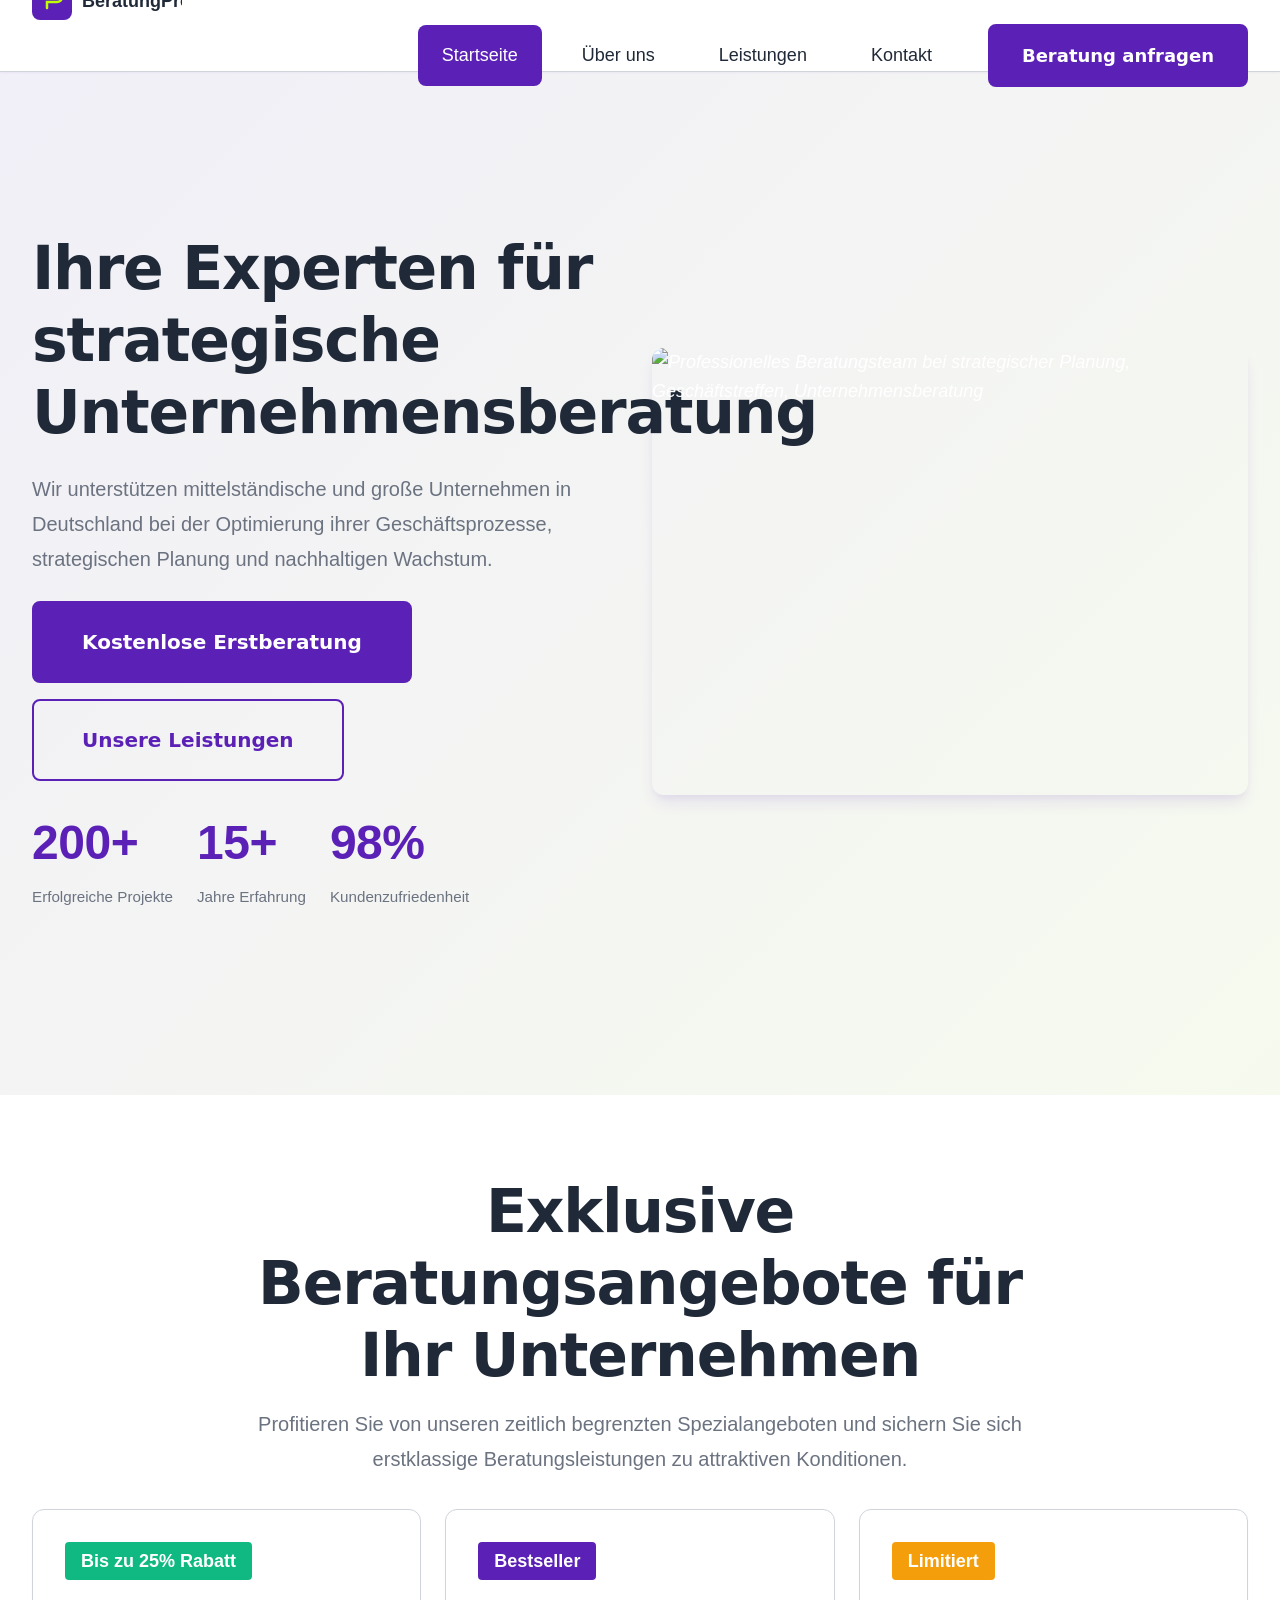
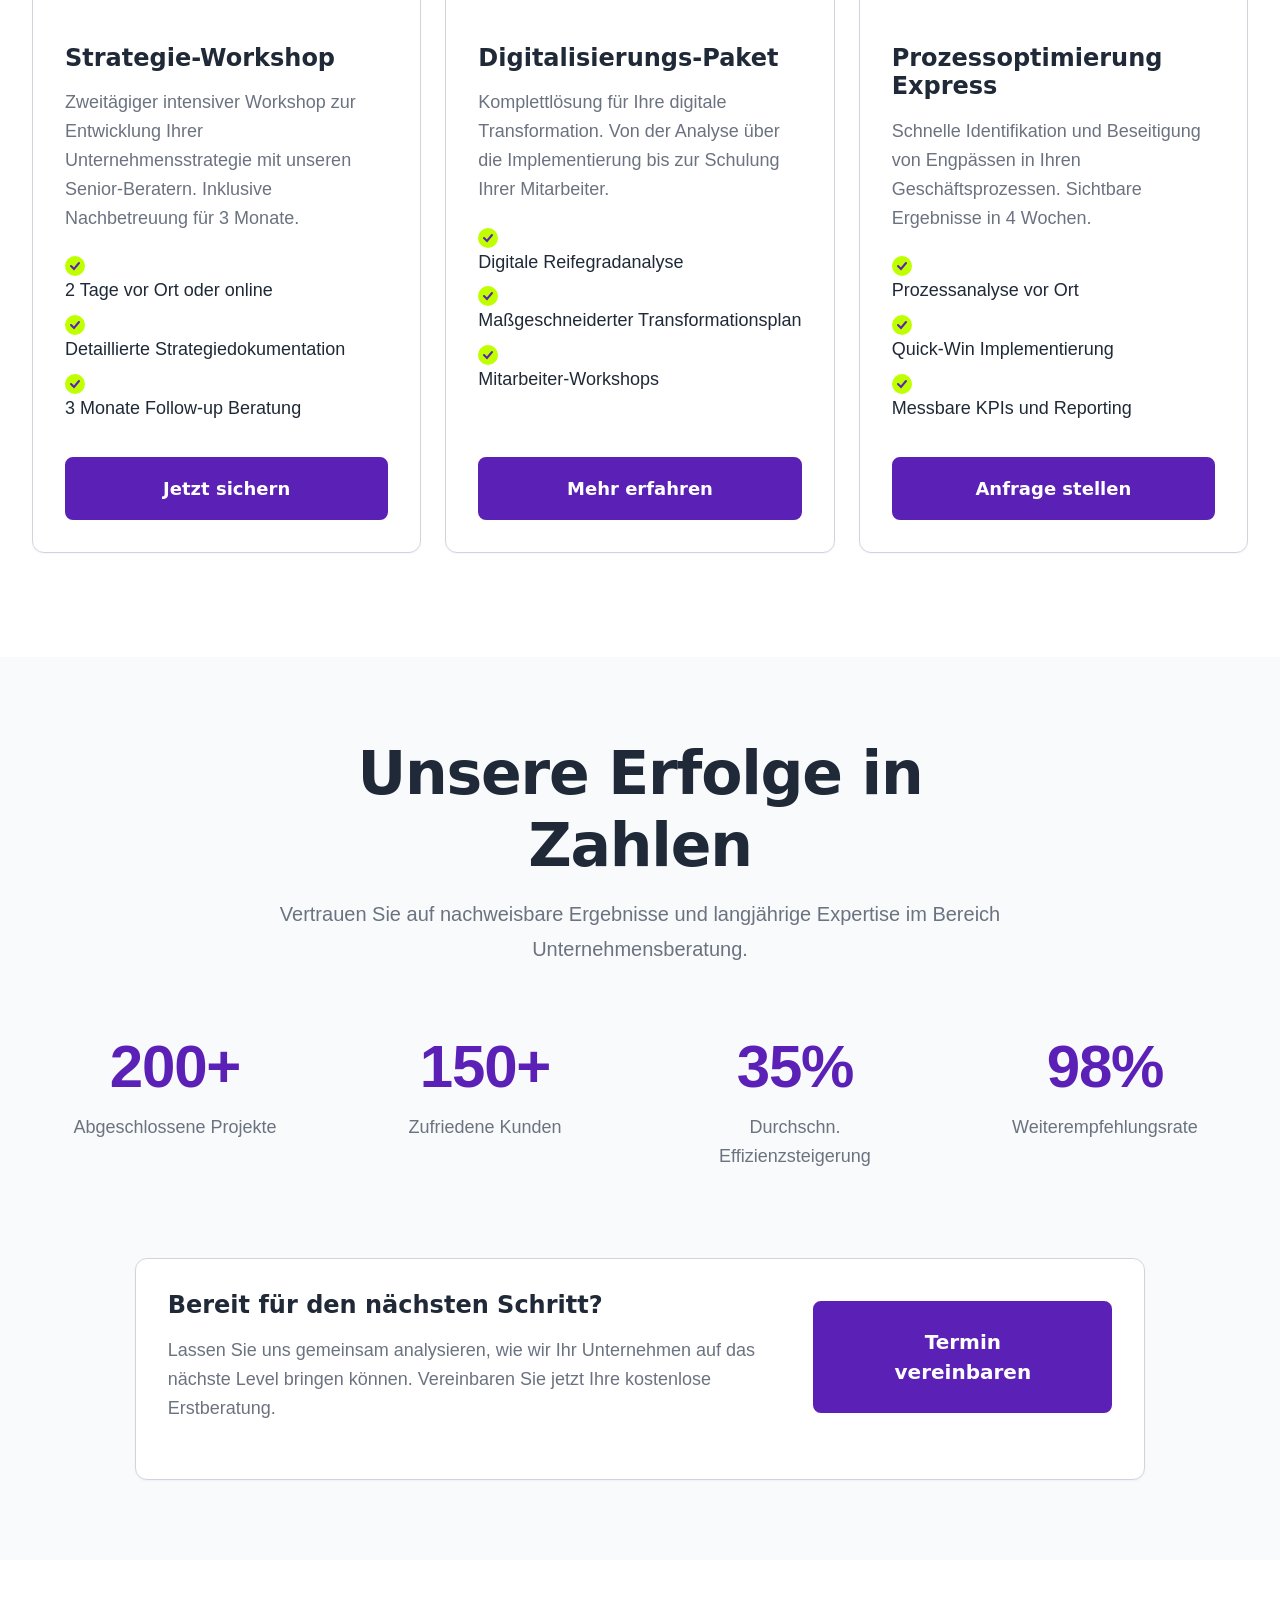
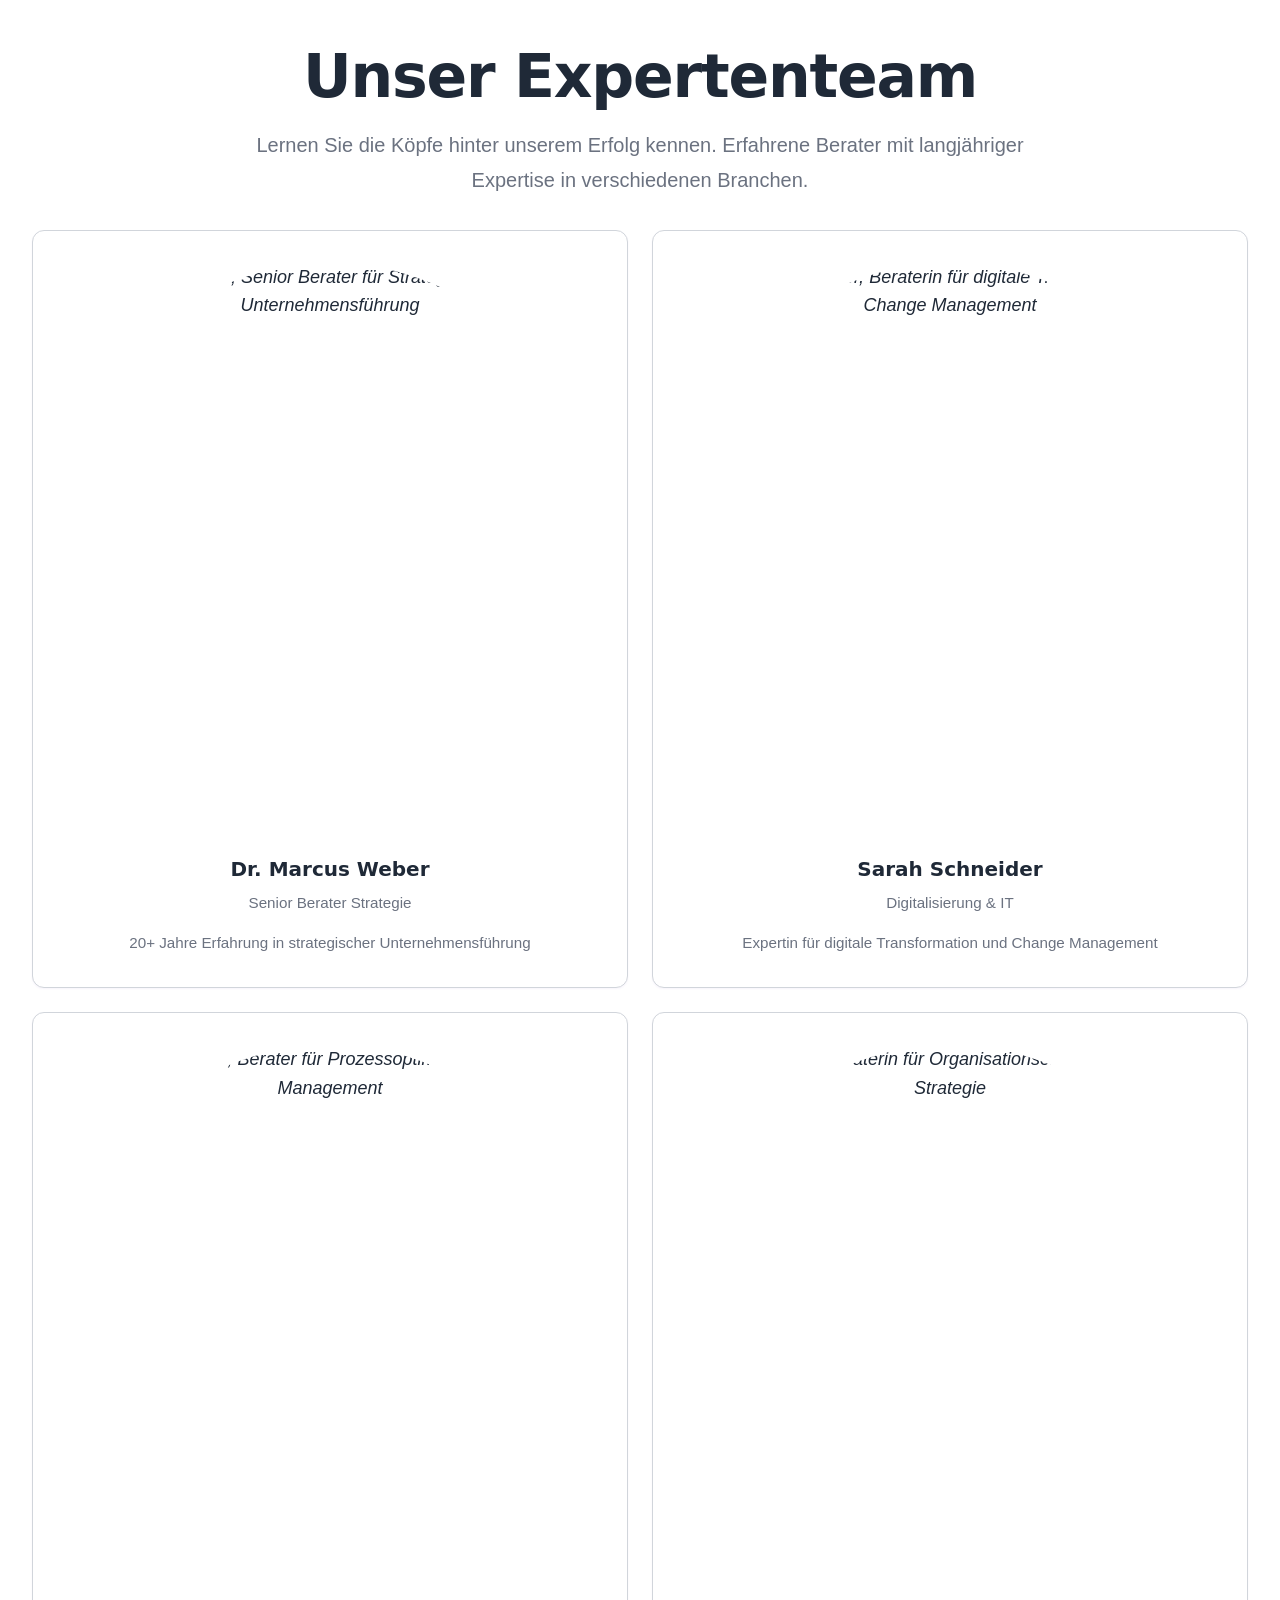
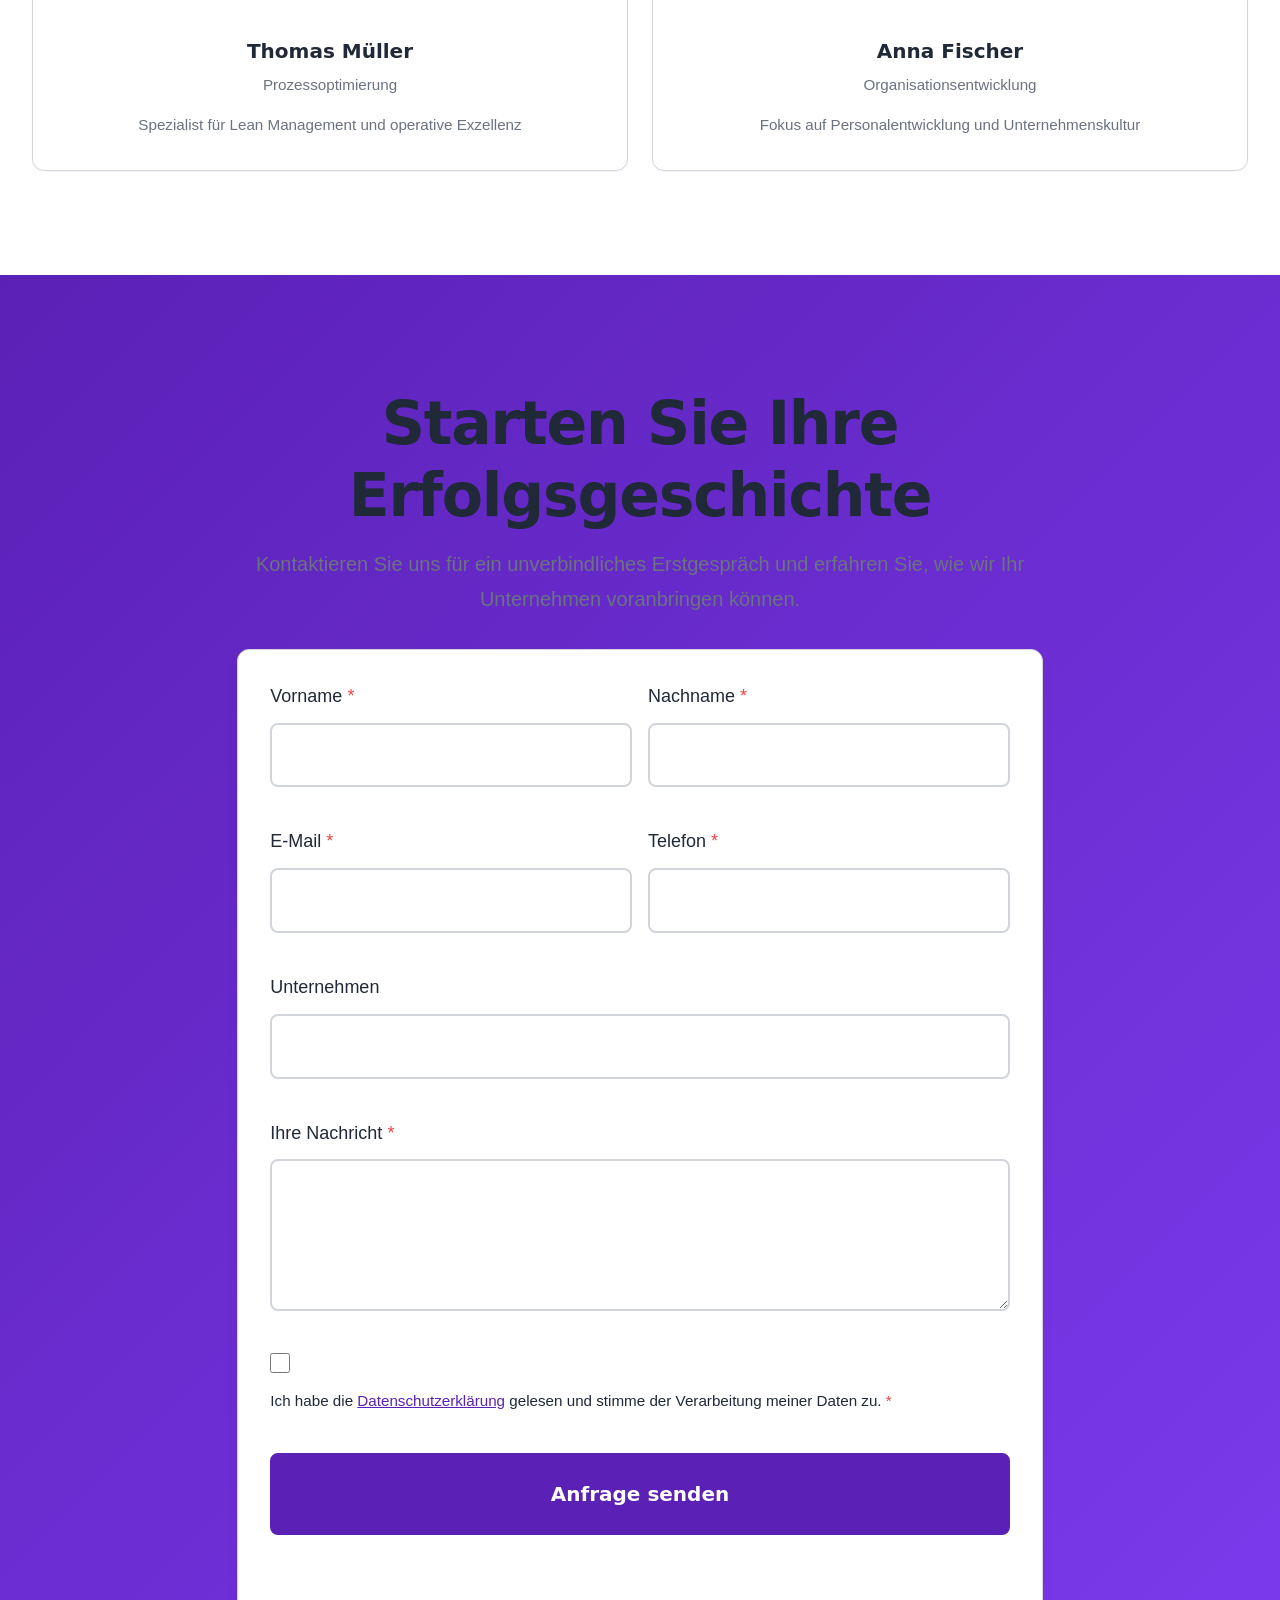
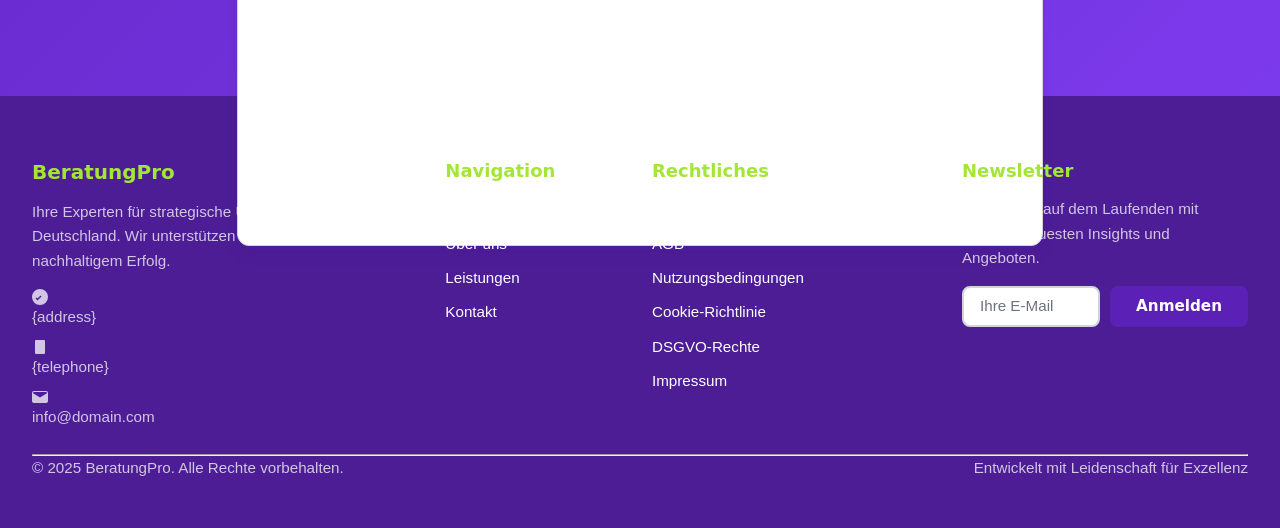
==== index.html @ f2024643 "Initial commit: Batch msgbatch_01B8MpGhVE7W2kSYAuD8DmQ8 results" ====
<!doctype html>
<html lang="de">
 <head>
  <meta charset="UTF-8">
  <meta name="viewport" content="width=device-width, initial-scale=1.0">
  <meta name="description" content="Professionelle Unternehmensberatung in Deutschland. Strategische Planung, Prozessoptimierung und maßgeschneiderte Lösungen für Ihr Geschäftswachstum.">
  <meta name="keywords" content="Unternehmensberatung, Consulting, Strategieberatung, Prozessoptimierung, Deutschland">
  <meta property="og:title" content="domain - Ihre Experten für Unternehmensberatung">
  <meta property="og:description" content="Professionelle Unternehmensberatung in Deutschland. Strategische Planung, Prozessoptimierung und maßgeschneiderte Lösungen für Ihr Geschäftswachstum.">
  <meta property="og:type" content="website">
  <meta property="og:url" content="https://domain.com">
  <meta property="og:image" content="https://images.unsplash.com/photo-1556761175-b413da4baf72?w=1200&amp;h=630&amp;fit=crop">
  <link rel="canonical" href="https://domain.com">
  <title>domain - Ihre Experten für Unternehmensberatung in Deutschland</title>
  <link rel="preconnect" href="https://fonts.googleapis.com">
  <link rel="preconnect" href="https://fonts.gstatic.com" crossorigin>
  <link rel="stylesheet" href="style.css">
  <link rel="icon" type="image/png" href="/favicon.png">
  <link rel="apple-touch-icon" href="/apple-touch-icon.png">
 </head>
 <body>
  <header class="l-header">
   <nav class="c-nav navbar navbar-expand-lg navbar-light bg-white sticky-top border-bottom" aria-label="Hauptnavigation">
    <div class="container">
     <a class="navbar-brand c-logo" href="/"> 
      <svg class="c-logo__img" width="150" height="40" viewBox="0 0 150 40" fill="none" xmlns="http://www.w3.org/2000/svg" aria-label="BeratungPro Logo">
       <rect width="40" height="40" rx="8" fill="#5B21B6" /> <path d="M15 12h10a5 5 0 0 1 0 10h-10v6" stroke="#BFFF00" stroke-width="2.5" stroke-linecap="round" /> <text x="50" y="27" font-family="Outfit, sans-serif" font-size="18" font-weight="700" fill="#1f2937">BeratungPro</text>
      </svg> 
     </a>
     <button class="c-nav__toggle navbar-toggler border-0" type="button" aria-controls="navbarNav" aria-expanded="false" aria-label="Navigation umschalten"><span class="navbar-toggler-icon"></span></button>
     <div class="collapse navbar-collapse" id="navbarNav">
      <ul class="c-nav__list navbar-nav ms-auto align-items-lg-center">
       <li class="c-nav__item nav-item"><a class="nav-link active" aria-current="page" href="/">Startseite</a></li>
       <li class="c-nav__item nav-item"><a class="nav-link" href="about.html">Über uns</a></li>
       <li class="c-nav__item nav-item"><a class="nav-link" href="services.html">Leistungen</a></li>
       <li class="c-nav__item nav-item"><a class="nav-link" href="contact.html">Kontakt</a></li>
       <li class="c-nav__item nav-item ms-lg-3"><a class="c-button c-button--primary btn btn-primary" href="contact.html">Beratung anfragen</a></li>
      </ul>
     </div>
    </div>
   </nav>
  </header>
  <main>
   <section class="l-section hero-section py-5" style="background: linear-gradient(135deg, rgba(91, 33, 182, 0.05) 0%, rgba(191, 255, 0, 0.05) 100%);">
    <div class="container py-md-5">
     <div class="row align-items-center g-4">
      <div class="col-lg-6" data-aos="fade-right">
       <h1 class="display-3 fw-bold mb-4" style="color: var(--color-text-dark);">Ihre Experten für strategische Unternehmensberatung</h1>
       <p class="lead mb-4" style="color: var(--color-text-light); max-width: 65ch;">Wir unterstützen mittelständische und große Unternehmen in Deutschland bei der Optimierung ihrer Geschäftsprozesse, strategischen Planung und nachhaltigen Wachstum.</p>
       <div class="d-flex flex-wrap gap-3">
        <a href="contact.html" class="c-button c-button--primary btn btn-primary btn-lg">Kostenlose Erstberatung</a> <a href="services.html" class="c-button c-button--secondary btn btn-outline-primary btn-lg">Unsere Leistungen</a>
       </div>
       <div class="mt-4 d-flex flex-wrap gap-4">
        <div>
         <div class="h2 fw-bold mb-0" style="color: var(--color-primary);">200+</div>
         <small class="text-muted">Erfolgreiche Projekte</small>
        </div>
        <div>
         <div class="h2 fw-bold mb-0" style="color: var(--color-primary);">15+</div>
         <small class="text-muted">Jahre Erfahrung</small>
        </div>
        <div>
         <div class="h2 fw-bold mb-0" style="color: var(--color-primary);">98%</div>
         <small class="text-muted">Kundenzufriedenheit</small>
        </div>
       </div>
      </div>
      <div class="col-lg-6" data-aos="fade-left">
       <div class="ratio ratio-4x3">
        <img src="https://images.unsplash.com/photo-1556761175-b413da4baf72?w=800&amp;h=600&amp;fit=crop&amp;q=80" alt="Professionelles Beratungsteam bei strategischer Planung, Geschäftstreffen, Unternehmensberatung" class="img-fluid rounded-3 shadow-lg" loading="eager" width="800" height="600" style="object-fit: cover;">
       </div>
      </div>
     </div>
    </div>
   </section>
   <section class="l-section py-5 bg-white">
    <div class="container py-md-4">
     <div class="row mb-5">
      <div class="col-lg-8 mx-auto text-center" data-aos="fade-up">
       <h2 class="display-5 fw-bold mb-3">Exklusive Beratungsangebote für Ihr Unternehmen</h2>
       <p class="lead text-muted">Profitieren Sie von unseren zeitlich begrenzten Spezialangeboten und sichern Sie sich erstklassige Beratungsleistungen zu attraktiven Konditionen.</p>
      </div>
     </div>
     <div class="row g-4">
      <div class="col-md-6 col-lg-4" data-aos="zoom-in" data-aos-delay="100">
       <div class="c-card card h-100 border-0 shadow-sm">
        <div class="card-body d-flex flex-column p-4">
         <div class="mb-3">
          <span class="badge bg-success fs-6 px-3 py-2">Bis zu 25% Rabatt</span>
         </div>
         <h3 class="h4 fw-bold mb-3">Strategie-Workshop</h3>
         <p class="text-muted mb-4">Zweitägiger intensiver Workshop zur Entwicklung Ihrer Unternehmensstrategie mit unseren Senior-Beratern. Inklusive Nachbetreuung für 3 Monate.</p>
         <ul class="list-unstyled mb-4">
          <li class="mb-2">
           <svg width="20" height="20" viewBox="0 0 20 20" fill="none" class="me-2">
            <circle cx="10" cy="10" r="10" fill="#BFFF00" /> <path d="M6 10l3 3 5-6" stroke="#5B21B6" stroke-width="2" stroke-linecap="round" />
           </svg>
           2 Tage vor Ort oder online
          </li>
          <li class="mb-2">
           <svg width="20" height="20" viewBox="0 0 20 20" fill="none" class="me-2">
            <circle cx="10" cy="10" r="10" fill="#BFFF00" /> <path d="M6 10l3 3 5-6" stroke="#5B21B6" stroke-width="2" stroke-linecap="round" />
           </svg>
           Detaillierte Strategiedokumentation
          </li>
          <li class="mb-2">
           <svg width="20" height="20" viewBox="0 0 20 20" fill="none" class="me-2">
            <circle cx="10" cy="10" r="10" fill="#BFFF00" /> <path d="M6 10l3 3 5-6" stroke="#5B21B6" stroke-width="2" stroke-linecap="round" />
           </svg>
           3 Monate Follow-up Beratung
          </li>
         </ul>
         <a href="contact.html" class="c-button btn btn-primary mt-auto">Jetzt sichern</a>
        </div>
       </div>
      </div>
      <div class="col-md-6 col-lg-4" data-aos="zoom-in" data-aos-delay="200">
       <div class="c-card card h-100 border-0 shadow-sm">
        <div class="card-body d-flex flex-column p-4">
         <div class="mb-3">
          <span class="badge bg-primary fs-6 px-3 py-2">Bestseller</span>
         </div>
         <h3 class="h4 fw-bold mb-3">Digitalisierungs-Paket</h3>
         <p class="text-muted mb-4">Komplettlösung für Ihre digitale Transformation. Von der Analyse über die Implementierung bis zur Schulung Ihrer Mitarbeiter.</p>
         <ul class="list-unstyled mb-4">
          <li class="mb-2">
           <svg width="20" height="20" viewBox="0 0 20 20" fill="none" class="me-2">
            <circle cx="10" cy="10" r="10" fill="#BFFF00" /> <path d="M6 10l3 3 5-6" stroke="#5B21B6" stroke-width="2" stroke-linecap="round" />
           </svg>
           Digitale Reifegradanalyse
          </li>
          <li class="mb-2">
           <svg width="20" height="20" viewBox="0 0 20 20" fill="none" class="me-2">
            <circle cx="10" cy="10" r="10" fill="#BFFF00" /> <path d="M6 10l3 3 5-6" stroke="#5B21B6" stroke-width="2" stroke-linecap="round" />
           </svg>
           Maßgeschneiderter Transformationsplan
          </li>
          <li class="mb-2">
           <svg width="20" height="20" viewBox="0 0 20 20" fill="none" class="me-2">
            <circle cx="10" cy="10" r="10" fill="#BFFF00" /> <path d="M6 10l3 3 5-6" stroke="#5B21B6" stroke-width="2" stroke-linecap="round" />
           </svg>
           Mitarbeiter-Workshops
          </li>
         </ul>
         <a href="contact.html" class="c-button btn btn-primary mt-auto">Mehr erfahren</a>
        </div>
       </div>
      </div>
      <div class="col-md-6 col-lg-4" data-aos="zoom-in" data-aos-delay="300">
       <div class="c-card card h-100 border-0 shadow-sm">
        <div class="card-body d-flex flex-column p-4">
         <div class="mb-3">
          <span class="badge bg-warning text-dark fs-6 px-3 py-2">Limitiert</span>
         </div>
         <h3 class="h4 fw-bold mb-3">Prozessoptimierung Express</h3>
         <p class="text-muted mb-4">Schnelle Identifikation und Beseitigung von Engpässen in Ihren Geschäftsprozessen. Sichtbare Ergebnisse in 4 Wochen.</p>
         <ul class="list-unstyled mb-4">
          <li class="mb-2">
           <svg width="20" height="20" viewBox="0 0 20 20" fill="none" class="me-2">
            <circle cx="10" cy="10" r="10" fill="#BFFF00" /> <path d="M6 10l3 3 5-6" stroke="#5B21B6" stroke-width="2" stroke-linecap="round" />
           </svg>
           Prozessanalyse vor Ort
          </li>
          <li class="mb-2">
           <svg width="20" height="20" viewBox="0 0 20 20" fill="none" class="me-2">
            <circle cx="10" cy="10" r="10" fill="#BFFF00" /> <path d="M6 10l3 3 5-6" stroke="#5B21B6" stroke-width="2" stroke-linecap="round" />
           </svg>
           Quick-Win Implementierung
          </li>
          <li class="mb-2">
           <svg width="20" height="20" viewBox="0 0 20 20" fill="none" class="me-2">
            <circle cx="10" cy="10" r="10" fill="#BFFF00" /> <path d="M6 10l3 3 5-6" stroke="#5B21B6" stroke-width="2" stroke-linecap="round" />
           </svg>
           Messbare KPIs und Reporting
          </li>
         </ul>
         <a href="contact.html" class="c-button btn btn-primary mt-auto">Anfrage stellen</a>
        </div>
       </div>
      </div>
     </div>
    </div>
   </section>
   <section class="l-section py-5" style="background-color: var(--color-bg-light);">
    <div class="container py-md-4">
     <div class="row mb-5">
      <div class="col-lg-8 mx-auto text-center" data-aos="fade-up">
       <h2 class="display-5 fw-bold mb-3">Unsere Erfolge in Zahlen</h2>
       <p class="lead text-muted">Vertrauen Sie auf nachweisbare Ergebnisse und langjährige Expertise im Bereich Unternehmensberatung.</p>
      </div>
     </div>
     <div class="row g-4 text-center">
      <div class="col-6 col-md-3" data-aos="fade-up" data-aos-delay="100">
       <div class="p-4">
        <div class="display-3 fw-bold mb-2" style="color: var(--color-primary);">200+</div>
        <p class="text-muted mb-0">Abgeschlossene Projekte</p>
       </div>
      </div>
      <div class="col-6 col-md-3" data-aos="fade-up" data-aos-delay="200">
       <div class="p-4">
        <div class="display-3 fw-bold mb-2" style="color: var(--color-primary);">150+</div>
        <p class="text-muted mb-0">Zufriedene Kunden</p>
       </div>
      </div>
      <div class="col-6 col-md-3" data-aos="fade-up" data-aos-delay="300">
       <div class="p-4">
        <div class="display-3 fw-bold mb-2" style="color: var(--color-primary);">35%</div>
        <p class="text-muted mb-0">Durchschn. Effizienzsteigerung</p>
       </div>
      </div>
      <div class="col-6 col-md-3" data-aos="fade-up" data-aos-delay="400">
       <div class="p-4">
        <div class="display-3 fw-bold mb-2" style="color: var(--color-primary);">98%</div>
        <p class="text-muted mb-0">Weiterempfehlungsrate</p>
       </div>
      </div>
     </div>
     <div class="row mt-5">
      <div class="col-lg-10 mx-auto">
       <div class="card border-0 shadow-sm" data-aos="zoom-in">
        <div class="card-body p-4 p-md-5">
         <div class="row align-items-center g-4">
          <div class="col-md-8">
           <h3 class="h4 fw-bold mb-3">Bereit für den nächsten Schritt?</h3>
           <p class="text-muted mb-0">Lassen Sie uns gemeinsam analysieren, wie wir Ihr Unternehmen auf das nächste Level bringen können. Vereinbaren Sie jetzt Ihre kostenlose Erstberatung.</p>
          </div>
          <div class="col-md-4 text-md-end">
           <a href="contact.html" class="c-button btn btn-primary btn-lg">Termin vereinbaren</a>
          </div>
         </div>
        </div>
       </div>
      </div>
     </div>
    </div>
   </section>
   <section class="l-section py-5 bg-white">
    <div class="container py-md-4">
     <div class="row mb-5">
      <div class="col-lg-8 mx-auto text-center" data-aos="fade-up">
       <h2 class="display-5 fw-bold mb-3">Unser Expertenteam</h2>
       <p class="lead text-muted">Lernen Sie die Köpfe hinter unserem Erfolg kennen. Erfahrene Berater mit langjähriger Expertise in verschiedenen Branchen.</p>
      </div>
     </div>
     <div class="row g-4">
      <div class="col-sm-6 col-lg-3" data-aos="fade-up" data-aos-delay="100">
       <div class="c-card card h-100 border-0 shadow-sm text-center">
        <div class="card-body d-flex flex-column p-4">
         <div class="ratio ratio-1x1 mb-3">
          <img src="https://images.unsplash.com/photo-1560250097-0b93528c311a?w=400&amp;h=400&amp;fit=crop&amp;q=80" alt="Dr. Marcus Weber, Senior Berater für Strategieentwicklung und Unternehmensführung" class="rounded-circle" loading="lazy" width="400" height="400" style="object-fit: cover;">
         </div>
         <h3 class="h5 fw-bold mb-2">Dr. Marcus Weber</h3>
         <p class="text-muted small mb-3">Senior Berater Strategie</p>
         <p class="small text-muted mb-0">20+ Jahre Erfahrung in strategischer Unternehmensführung</p>
        </div>
       </div>
      </div>
      <div class="col-sm-6 col-lg-3" data-aos="fade-up" data-aos-delay="200">
       <div class="c-card card h-100 border-0 shadow-sm text-center">
        <div class="card-body d-flex flex-column p-4">
         <div class="ratio ratio-1x1 mb-3">
          <img src="https://images.unsplash.com/photo-1573496359142-b8d87734a5a2?w=400&amp;h=400&amp;fit=crop&amp;q=80" alt="Sarah Schneider, Beraterin für digitale Transformation und Change Management" class="rounded-circle" loading="lazy" width="400" height="400" style="object-fit: cover;">
         </div>
         <h3 class="h5 fw-bold mb-2">Sarah Schneider</h3>
         <p class="text-muted small mb-3">Digitalisierung &amp; IT</p>
         <p class="small text-muted mb-0">Expertin für digitale Transformation und Change Management</p>
        </div>
       </div>
      </div>
      <div class="col-sm-6 col-lg-3" data-aos="fade-up" data-aos-delay="300">
       <div class="c-card card h-100 border-0 shadow-sm text-center">
        <div class="card-body d-flex flex-column p-4">
         <div class="ratio ratio-1x1 mb-3">
          <img src="https://images.unsplash.com/photo-1519085360753-af0119f7cbe7?w=400&amp;h=400&amp;fit=crop&amp;q=80" alt="Thomas Müller, Berater für Prozessoptimierung und Lean Management" class="rounded-circle" loading="lazy" width="400" height="400" style="object-fit: cover;">
         </div>
         <h3 class="h5 fw-bold mb-2">Thomas Müller</h3>
         <p class="text-muted small mb-3">Prozessoptimierung</p>
         <p class="small text-muted mb-0">Spezialist für Lean Management und operative Exzellenz</p>
        </div>
       </div>
      </div>
      <div class="col-sm-6 col-lg-3" data-aos="fade-up" data-aos-delay="400">
       <div class="c-card card h-100 border-0 shadow-sm text-center">
        <div class="card-body d-flex flex-column p-4">
         <div class="ratio ratio-1x1 mb-3">
          <img src="https://images.unsplash.com/photo-1580489944761-15a19d654956?w=400&amp;h=400&amp;fit=crop&amp;q=80" alt="Anna Fischer, Beraterin für Organisationsentwicklung und HR-Strategie" class="rounded-circle" loading="lazy" width="400" height="400" style="object-fit: cover;">
         </div>
         <h3 class="h5 fw-bold mb-2">Anna Fischer</h3>
         <p class="text-muted small mb-3">Organisationsentwicklung</p>
         <p class="small text-muted mb-0">Fokus auf Personalentwicklung und Unternehmenskultur</p>
        </div>
       </div>
      </div>
     </div>
    </div>
   </section>
   <section class="l-section py-5" style="background: linear-gradient(135deg, #5B21B6 0%, #7C3AED 100%);">
    <div class="container py-md-5">
     <div class="row">
      <div class="col-lg-8 mx-auto">
       <div class="text-center text-white mb-5" data-aos="fade-up">
        <h2 class="display-5 fw-bold mb-3">Starten Sie Ihre Erfolgsgeschichte</h2>
        <p class="lead mb-0">Kontaktieren Sie uns für ein unverbindliches Erstgespräch und erfahren Sie, wie wir Ihr Unternehmen voranbringen können.</p>
       </div>
       <div class="card border-0 shadow-lg" data-aos="zoom-in">
        <div class="card-body p-4 p-md-5">
         <form class="c-form" id="contactForm" method="POST" action="thank_you.html" novalidate>
          <div class="row g-3">
           <div class="col-md-6">
            <div class="c-form__group">
             <label for="firstName" class="c-form__label form-label">Vorname <span class="text-danger">*</span></label> <input type="text" class="c-form__input form-control" id="firstName" name="firstName" required aria-required="true">
             <div class="c-form__error invalid-feedback">Bitte geben Sie Ihren Vornamen ein.</div>
            </div>
           </div>
           <div class="col-md-6">
            <div class="c-form__group">
             <label for="lastName" class="c-form__label form-label">Nachname <span class="text-danger">*</span></label> <input type="text" class="c-form__input form-control" id="lastName" name="lastName" required aria-required="true">
             <div class="c-form__error invalid-feedback">Bitte geben Sie Ihren Nachnamen ein.</div>
            </div>
           </div>
           <div class="col-md-6">
            <div class="c-form__group">
             <label for="email" class="c-form__label form-label">E-Mail <span class="text-danger">*</span></label> <input type="email" class="c-form__input form-control" id="email" name="email" required aria-required="true">
             <div class="c-form__error invalid-feedback">Bitte geben Sie eine gültige E-Mail-Adresse ein.</div>
            </div>
           </div>
           <div class="col-md-6">
            <div class="c-form__group">
             <label for="phone" class="c-form__label form-label">Telefon <span class="text-danger">*</span></label> <input type="tel" class="c-form__input form-control" id="phone" name="phone" required aria-required="true">
             <div class="c-form__error invalid-feedback">Bitte geben Sie Ihre Telefonnummer ein.</div>
            </div>
           </div>
           <div class="col-12">
            <div class="c-form__group">
             <label for="company" class="c-form__label form-label">Unternehmen</label> <input type="text" class="c-form__input form-control" id="company" name="company">
            </div>
           </div>
           <div class="col-12">
            <div class="c-form__group">
             <label for="message" class="c-form__label form-label">Ihre Nachricht <span class="text-danger">*</span></label> <textarea class="c-form__input form-control" id="message" name="message" rows="4" required aria-required="true"></textarea>
             <div class="c-form__error invalid-feedback">Bitte geben Sie eine Nachricht ein.</div>
            </div>
           </div>
           <div class="col-12">
            <div class="c-form__group form-check">
             <input type="checkbox" class="c-form__checkbox form-check-input" id="privacy" name="privacy" required aria-required="true"> <label class="form-check-label small" for="privacy"> Ich habe die <a href="privacy.html" class="text-primary">Datenschutzerklärung</a> gelesen und stimme der Verarbeitung meiner Daten zu. <span class="text-danger">*</span> </label>
             <div class="c-form__error invalid-feedback">Sie müssen der Datenschutzerklärung zustimmen, um das Formular abzusenden.</div>
            </div>
           </div>
           <div class="col-12">
            <button type="submit" class="c-button c-button--primary btn btn-primary btn-lg w-100">Anfrage senden</button>
           </div>
          </div>
         </form>
        </div>
       </div>
      </div>
     </div>
    </div>
   </section>
  </main>
  <footer class="l-footer bg-dark text-light py-5">
   <div class="container">
    <div class="row g-4">
     <div class="col-lg-4">
      <h3 class="h5 fw-bold mb-3">BeratungPro</h3>
      <p class="small text-light-emphasis mb-3">Ihre Experten für strategische Unternehmensberatung in Deutschland. Wir unterstützen Sie auf dem Weg zu nachhaltigem Erfolg.</p>
      <div class="small text-light-emphasis">
       <p class="mb-2">
        <svg width="16" height="16" viewBox="0 0 16 16" fill="currentColor" class="me-2">
         <path d="M8 0a8 8 0 1 0 0 16A8 8 0 0 0 8 0zM5.5 11.5l-2-2 1-1 1 1 3-3 1 1-4 4z" />
        </svg>
        {address}
       </p>
       <p class="mb-2">
        <svg width="16" height="16" viewBox="0 0 16 16" fill="currentColor" class="me-2">
         <path d="M3 2a1 1 0 0 1 1-1h8a1 1 0 0 1 1 1v12a1 1 0 0 1-1 1H4a1 1 0 0 1-1-1V2z" />
        </svg>
        {telephone}
       </p>
       <p class="mb-0">
        <svg width="16" height="16" viewBox="0 0 16 16" fill="currentColor" class="me-2">
         <path d="M0 4a2 2 0 0 1 2-2h12a2 2 0 0 1 2 2v8a2 2 0 0 1-2 2H2a2 2 0 0 1-2-2V4zm2-1a1 1 0 0 0-1 1v.217l7 4.2 7-4.2V4a1 1 0 0 0-1-1H2z" />
        </svg>
        info@domain.com
       </p>
      </div>
     </div>
     <div class="col-6 col-lg-2">
      <h4 class="h6 fw-bold mb-3">Navigation</h4>
      <ul class="list-unstyled small">
       <li class="mb-2"><a href="/" class="text-light-emphasis text-decoration-none">Startseite</a></li>
       <li class="mb-2"><a href="about.html" class="text-light-emphasis text-decoration-none">Über uns</a></li>
       <li class="mb-2"><a href="services.html" class="text-light-emphasis text-decoration-none">Leistungen</a></li>
       <li class="mb-2"><a href="contact.html" class="text-light-emphasis text-decoration-none">Kontakt</a></li>
      </ul>
     </div>
     <div class="col-6 col-lg-3">
      <h4 class="h6 fw-bold mb-3">Rechtliches</h4>
      <ul class="list-unstyled small">
       <li class="mb-2"><a href="privacy.html" class="text-light-emphasis text-decoration-none">Datenschutzerklärung</a></li>
       <li class="mb-2"><a href="terms_and_conditions.html" class="text-light-emphasis text-decoration-none">AGB</a></li>
       <li class="mb-2"><a href="terms_of_services.html" class="text-light-emphasis text-decoration-none">Nutzungsbedingungen</a></li>
       <li class="mb-2"><a href="cookie_policy.html" class="text-light-emphasis text-decoration-none">Cookie-Richtlinie</a></li>
       <li class="mb-2"><a href="gdpr-rights.html" class="text-light-emphasis text-decoration-none">DSGVO-Rechte</a></li>
       <li class="mb-2"><a href="impressum.html" class="text-light-emphasis text-decoration-none">Impressum</a></li>
      </ul>
     </div>
     <div class="col-lg-3">
      <h4 class="h6 fw-bold mb-3">Newsletter</h4>
      <p class="small text-light-emphasis mb-3">Bleiben Sie auf dem Laufenden mit unseren neuesten Insights und Angeboten.</p>
      <form class="d-flex gap-2">
       <input type="email" class="form-control form-control-sm" placeholder="Ihre E-Mail" aria-label="E-Mail für Newsletter">
       <button type="submit" class="btn btn-primary btn-sm">Anmelden</button>
      </form>
     </div>
    </div>
    <hr class="my-4 border-secondary">
    <div class="row">
     <div class="col-md-6 text-center text-md-start">
      <p class="small text-light-emphasis mb-0">© 2025 BeratungPro. Alle Rechte vorbehalten.</p>
     </div>
     <div class="col-md-6 text-center text-md-end">
      <p class="small text-light-emphasis mb-0">Entwickelt mit Leidenschaft für Exzellenz</p>
     </div>
    </div>
   </div>
  </footer>
  <script src="script.js" defer></script>
 </body>
</html>
---- style.css ----
:root {
  --color-primary: #5b21b6;
  --color-primary-dark: #4c1d95;
  --color-primary-light: #a78bfa;
  --color-accent: #a3e635;
  --color-accent-dark: #84cc16;
  --color-secondary: #6b7280;
  --color-secondary-light: #9ca3af;
  --color-moss-green: #4d7c0f;
  --color-sky-gray: #e5e7eb;
  --color-text-dark: #1f2937;
  --color-text-light: #6b7280;
  --color-bg-light: #f9fafb;
  --color-bg-white: #ffffff;
  --color-border: #d1d5db;
  --color-success: #10b981;
  --color-error: #ef4444;
  --color-focus: #a3e635;
  --color-warning: #f59e0b;
  
  --font-primary: 'Inter', -apple-system, BlinkMacSystemFont, 'Segoe UI', Roboto, 'Helvetica Neue', Arial, sans-serif;
  --font-secondary: 'Space Grotesk', system-ui, sans-serif;
  --font-base: clamp(1rem, 0.95rem + 0.25vw, 1.125rem);
  --font-sm: clamp(0.875rem, 0.85rem + 0.125vw, 1rem);
  --font-lg: clamp(1.125rem, 1.05rem + 0.375vw, 1.25rem);
  --font-xl: clamp(1.25rem, 1.15rem + 0.5vw, 1.5rem);
  --font-2xl: clamp(1.75rem, 1.5rem + 1.25vw, 2rem);
  --font-3xl: clamp(2.25rem, 1.875rem + 1.875vw, 3rem);
  --font-4xl: clamp(2.75rem, 2.25rem + 2.5vw, 3.75rem);
  --font-weight-normal: 400;
  --font-weight-medium: 500;
  --font-weight-semibold: 600;
  --font-weight-bold: 700;
  --line-height-tight: 1.2;
  --line-height-snug: 1.375;
  --line-height-normal: 1.6;
  --line-height-relaxed: 1.75;
  
  --space-xs: 0.5rem;
  --space-sm: 1rem;
  --space-md: 1.5rem;
  --space-lg: 2rem;
  --space-xl: 3rem;
  --space-2xl: 4rem;
  --space-3xl: 6rem;
  
  --logo-w: 160px;
  --logo-h: 44px;
  --header-h: 72px;
  --container-w: 1280px;
  --container-px: clamp(1rem, 5vw, 2rem);
  --sidebar-w: 280px;
  --content-max-w: 65ch;
  
  --bp-lg: 1024px;
  --bp-md: 768px;
  --bp-sm: 480px;
  
  --shadow-sm: 0 1px 2px 0 rgba(91, 33, 182, 0.05);
  --shadow-md: 0 4px 6px -1px rgba(91, 33, 182, 0.1), 0 2px 4px -1px rgba(91, 33, 182, 0.06);
  --shadow-lg: 0 10px 15px -3px rgba(91, 33, 182, 0.1), 0 4px 6px -2px rgba(91, 33, 182, 0.05);
  --shadow-xl: 0 20px 25px -5px rgba(91, 33, 182, 0.1), 0 10px 10px -5px rgba(91, 33, 182, 0.04);
  --transition-fast: 150ms ease-in-out;
  --transition-base: 250ms ease-in-out;
  --transition-slow: 350ms ease-in-out;
  --border-radius-sm: 0.25rem;
  --border-radius-md: 0.5rem;
  --border-radius-lg: 0.75rem;
  --border-radius-full: 9999px;
  --z-nav: 1000;
  --z-modal: 1100;
  --z-dropdown: 1050;
}

*,
*::before,
*::after {
  box-sizing: border-box;
  margin: 0;
  padding: 0;
}

html {
  max-width: 100%;
  overflow-x: hidden;
  scroll-behavior: smooth;
  scroll-padding-top: calc(var(--header-h) + var(--space-md));
}

body {
  max-width: 100%;
  overflow-x: hidden;
  font-family: var(--font-primary);
  font-size: var(--font-base);
  line-height: var(--line-height-normal);
  color: var(--color-text-dark);
  background-color: var(--color-bg-light);
  -webkit-font-smoothing: antialiased;
  -moz-osx-font-smoothing: grayscale;
}

body.u-no-scroll {
  overflow: hidden;
}

img,
svg,
video,
canvas,
audio,
iframe,
embed,
object {
  display: block;
  max-width: 100%;
  height: auto;
}

img {
  font-style: italic;
  background-repeat: no-repeat;
  background-size: cover;
  shape-margin: 0.75rem;
}

pre,
code,
table {
  max-width: 100%;
  overflow: auto;
}

a {
  color: var(--color-primary);
  text-decoration: none;
  transition: color var(--transition-fast);
}

a:hover {
  color: var(--color-primary-dark);
}

a:focus {
  outline: 2px solid var(--color-focus);
  outline-offset: 2px;
}

button {
  font-family: inherit;
  cursor: pointer;
  border: none;
  background: none;
}

button:focus {
  outline: 2px solid var(--color-focus);
  outline-offset: 2px;
}

h1,
h2,
h3,
h4,
h5,
h6 {
  font-family: var(--font-secondary);
  font-weight: var(--font-weight-bold);
  line-height: var(--line-height-tight);
  color: var(--color-text-dark);
  margin-top: var(--space-xl);
  margin-bottom: var(--space-md);
}

h1:first-child,
h2:first-child,
h3:first-child,
h4:first-child,
h5:first-child,
h6:first-child {
  margin-top: 0;
}

h1,
.h1,
.display-3,
.display-4,
.display-5 {
  font-size: var(--font-4xl);
  letter-spacing: -0.02em;
}

h2,
.h2 {
  font-size: var(--font-3xl);
  letter-spacing: -0.01em;
}

h3,
.h3 {
  font-size: var(--font-2xl);
}

h4,
.h4 {
  font-size: var(--font-xl);
}

h5,
.h5 {
  font-size: var(--font-lg);
}

h6,
.h6 {
  font-size: var(--font-base);
  font-weight: var(--font-weight-semibold);
}

p {
  max-width: 100%;
  margin-bottom: var(--space-md);
}

p:last-child {
  margin-bottom: 0;
}

.lead {
  font-size: var(--font-lg);
  line-height: var(--line-height-relaxed);
  color: var(--color-text-light);
}

strong,
b,
.fw-bold {
  font-weight: var(--font-weight-bold);
}

.fw-semibold {
  font-weight: var(--font-weight-semibold);
}

.fw-medium {
  font-weight: var(--font-weight-medium);
}

em,
i {
  font-style: italic;
}

small,
.small {
  font-size: var(--font-sm);
}

ul,
ol {
  margin-bottom: var(--space-md);
  padding-left: var(--space-lg);
}

li {
  margin-bottom: var(--space-xs);
}

.list-unstyled {
  list-style: none;
  padding-left: 0;
  margin-bottom: 0;
}

.container,
.l-container {
  width: 100%;
  max-width: var(--container-w);
  margin-left: auto;
  margin-right: auto;
  padding-left: var(--container-px);
  padding-right: var(--container-px);
}

.l-section {
  width: 100%;
  padding-top: var(--space-2xl);
  padding-bottom: var(--space-2xl);
}

.py-3 {
  padding-top: var(--space-md);
  padding-bottom: var(--space-md);
}

.py-4 {
  padding-top: var(--space-lg);
  padding-bottom: var(--space-lg);
}

.py-5 {
  padding-top: var(--space-xl);
  padding-bottom: var(--space-xl);
}

.py-md-4 {
  padding-top: var(--space-lg);
  padding-bottom: var(--space-lg);
}

.py-md-5 {
  padding-top: var(--space-2xl);
  padding-bottom: var(--space-2xl);
}

.pt-4 {
  padding-top: var(--space-lg);
}

.pb-4 {
  padding-bottom: var(--space-lg);
}

.p-4 {
  padding: var(--space-lg);
}

.p-5 {
  padding: var(--space-xl);
}

.p-md-5 {
  padding: var(--space-xl);
}

.mb-0 {
  margin-bottom: 0 !important;
}

.mb-1 {
  margin-bottom: var(--space-xs);
}

.mb-2 {
  margin-bottom: calc(var(--space-xs) * 1.25);
}

.mb-3 {
  margin-bottom: var(--space-sm);
}

.mb-4 {
  margin-bottom: var(--space-md);
}

.mb-5 {
  margin-bottom: var(--space-lg);
}

.mt-3 {
  margin-top: var(--space-sm);
}

.mt-4 {
  margin-top: var(--space-md);
}

.mt-5 {
  margin-top: var(--space-lg);
}

.mt-auto {
  margin-top: auto;
}

.me-2 {
  margin-right: calc(var(--space-xs) * 1.25);
}

.me-3 {
  margin-right: var(--space-sm);
}

.ms-auto {
  margin-left: auto;
}

.ms-lg-3 {
  margin-left: 0;
}

@media (min-width: 1024px) {
  .ms-lg-3 {
    margin-left: var(--space-sm);
  }
}

.mx-auto {
  margin-left: auto;
  margin-right: auto;
}

.bg-white {
  background-color: var(--color-bg-white);
}

.bg-light {
  background-color: var(--color-bg-light);
}

.bg-dark {
  background-color: var(--color-primary-dark);
}

.bg-primary {
  background-color: var(--color-primary);
}

.bg-success {
  background-color: var(--color-success);
}

.bg-warning {
  background-color: var(--color-warning);
}

.text-dark {
  color: var(--color-text-dark);
}

.text-muted {
  color: var(--color-text-light);
}

.text-light {
  color: var(--color-bg-white);
}

.text-white {
  color: var(--color-bg-white);
}

.text-light-emphasis {
  color: rgba(255, 255, 255, 0.75);
}

.text-primary {
  color: var(--color-primary);
}

.text-success {
  color: var(--color-success);
}

.text-danger {
  color: var(--color-error);
}

.text-center {
  text-align: center;
}

.text-left {
  text-align: left;
}

.text-right {
  text-align: right;
}

.text-uppercase {
  text-transform: uppercase;
}

.text-decoration-none {
  text-decoration: none;
}

.text-decoration-underline {
  text-decoration: underline;
}

@media (min-width: 768px) {
  .text-md-start {
    text-align: left;
  }
  
  .text-md-end {
    text-align: right;
  }
}

.row {
  display: flex;
  flex-wrap: wrap;
  margin-left: calc(var(--space-sm) * -0.5);
  margin-right: calc(var(--space-sm) * -0.5);
}

.row > * {
  padding-left: calc(var(--space-sm) * 0.5);
  padding-right: calc(var(--space-sm) * 0.5);
}

.col-6 {
  flex: 0 0 auto;
  width: 50%;
}

.col-12 {
  flex: 0 0 auto;
  width: 100%;
}

@media (min-width: 768px) {
  .col-md-3 {
    flex: 0 0 auto;
    width: 25%;
  }
  
  .col-md-4 {
    flex: 0 0 auto;
    width: 33.333333%;
  }
  
  .col-md-6 {
    flex: 0 0 auto;
    width: 50%;
  }
  
  .col-md-8 {
    flex: 0 0 auto;
    width: 66.666667%;
  }
  
  .col-md-10 {
    flex: 0 0 auto;
    width: 83.333333%;
  }
}

@media (min-width: 1024px) {
  .col-lg-2 {
    flex: 0 0 auto;
    width: 16.666667%;
  }
  
  .col-lg-3 {
    flex: 0 0 auto;
    width: 25%;
  }
  
  .col-lg-4 {
    flex: 0 0 auto;
    width: 33.333333%;
  }
  
  .col-lg-6 {
    flex: 0 0 auto;
    width: 50%;
  }
  
  .col-lg-8 {
    flex: 0 0 auto;
    width: 66.666667%;
  }
  
  .col-lg-10 {
    flex: 0 0 auto;
    width: 83.333333%;
  }
}

@media (min-width: 1200px) {
  .col-xl-9 {
    flex: 0 0 auto;
    width: 75%;
  }
}

@media (min-width: 480px) {
  .col-sm-6 {
    flex: 0 0 auto;
    width: 50%;
  }
}

.align-items-center {
  align-items: center;
}

.align-items-start {
  align-items: flex-start;
}

.align-items-lg-center {
  align-items: flex-start;
}

@media (min-width: 1024px) {
  .align-items-lg-center {
    align-items: center;
  }
}

.justify-content-center {
  justify-content: center;
}

.d-flex {
  display: flex;
}

.d-inline-flex {
  display: inline-flex;
}

.flex-column {
  flex-direction: column;
}

.flex-wrap {
  flex-wrap: wrap;
}

.flex-shrink-0 {
  flex-shrink: 0;
}

.flex-grow-1 {
  flex-grow: 1;
}

.gap-2 {
  gap: calc(var(--space-xs) * 1.25);
}

.gap-3 {
  gap: var(--space-sm);
}

.gap-4 {
  gap: var(--space-md);
}

.g-3 {
  margin-left: calc(var(--space-sm) * -0.5);
  margin-right: calc(var(--space-sm) * -0.5);
}

.g-3 > * {
  padding-left: calc(var(--space-sm) * 0.5);
  padding-right: calc(var(--space-sm) * 0.5);
  margin-bottom: var(--space-sm);
}

.g-4 {
  margin-left: calc(var(--space-md) * -0.5);
  margin-right: calc(var(--space-md) * -0.5);
}

.g-4 > * {
  padding-left: calc(var(--space-md) * 0.5);
  padding-right: calc(var(--space-md) * 0.5);
  margin-bottom: var(--space-md);
}

.h-100 {
  height: 100%;
}

.w-100 {
  width: 100%;
}

.sticky-top {
  position: sticky;
  top: 0;
}

.border {
  border: 1px solid var(--color-border);
}

.border-0 {
  border: 0;
}

.border-bottom {
  border-bottom: 1px solid var(--color-border);
}

.border-top {
  border-top: 1px solid var(--color-border);
}

.rounded {
  border-radius: var(--border-radius-md);
}

.rounded-3 {
  border-radius: var(--border-radius-lg);
}

.rounded-circle {
  border-radius: 50%;
}

.shadow-sm {
  box-shadow: var(--shadow-sm);
}

.shadow {
  box-shadow: var(--shadow-md);
}

.shadow-lg {
  box-shadow: var(--shadow-lg);
}

.l-header {
  position: sticky;
  top: 0;
  width: 100%;
  height: var(--header-h);
  background-color: var(--color-bg-white);
  border-bottom: 1px solid var(--color-border);
  z-index: var(--z-nav);
  box-shadow: var(--shadow-sm);
}

.c-nav {
  display: flex;
  align-items: center;
  justify-content: space-between;
  height: var(--header-h);
  padding: 0 var(--container-px);
}

.navbar {
  position: relative;
  display: flex;
  flex-wrap: wrap;
  align-items: center;
  justify-content: space-between;
  padding: var(--space-sm) 0;
}

.navbar-brand {
  padding-top: calc(var(--space-xs) * 0.5);
  padding-bottom: calc(var(--space-xs) * 0.5);
  margin-right: var(--space-md);
}

.c-logo {
  display: flex;
  align-items: center;
  flex-shrink: 0;
}

.c-logo__img {
  max-width: var(--logo-w);
  max-height: var(--logo-h);
  width: auto;
  height: auto;
  object-fit: contain;
}

.navbar-toggler,
.c-nav__toggle {
  display: inline-flex;
  align-items: center;
  justify-content: center;
  width: 48px;
  height: 48px;
  padding: var(--space-xs);
  background-color: transparent;
  border: 1px solid var(--color-border);
  border-radius: var(--border-radius-md);
  cursor: pointer;
  color: var(--color-text-dark);
  transition: color var(--transition-fast), background-color var(--transition-fast);
}

.navbar-toggler:hover,
.c-nav__toggle:hover {
  background-color: var(--color-sky-gray);
  color: var(--color-primary);
}

.navbar-toggler:focus,
.c-nav__toggle:focus {
  outline: 2px solid var(--color-focus);
  outline-offset: 2px;
}

.navbar-toggler-icon {
  display: inline-block;
  width: 24px;
  height: 24px;
  vertical-align: middle;
  background-image: url("data:image/svg+xml,%3csvg xmlns='http://www.w3.org/2000/svg' viewBox='0 0 30 30'%3e%3cpath stroke='rgba(31, 41, 55, 0.75)' stroke-linecap='round' stroke-miterlimit='10' stroke-width='2' d='M4 7h22M4 15h22M4 23h22'/%3e%3c/svg%3e");
  background-repeat: no-repeat;
  background-position: center;
  background-size: 100%;
}

.navbar-collapse {
  flex-basis: 100%;
  flex-grow: 1;
  align-items: center;
}

.collapse:not(.show) {
  display: none;
}

@media (min-width: 1024px) {
  .navbar-expand-lg {
    flex-wrap: nowrap;
    justify-content: flex-start;
  }
  
  .navbar-expand-lg .navbar-collapse {
    display: flex !important;
    flex-basis: auto;
  }
  
  .navbar-expand-lg .navbar-toggler {
    display: none;
  }
}

.navbar-nav,
.c-nav__list {
  display: flex;
  flex-direction: column;
  padding-left: 0;
  margin-bottom: 0;
  list-style: none;
  gap: 0;
}

@media (min-width: 1024px) {
  .navbar-nav,
  .c-nav__list {
    flex-direction: row;
    gap: var(--space-sm);
  }
}

.nav-item,
.c-nav__item {
  position: relative;
}

.nav-link,
.c-nav__link {
  display: block;
  padding: var(--space-sm) var(--space-md);
  font-size: var(--font-base);
  font-weight: var(--font-weight-medium);
  color: var(--color-text-dark);
  text-decoration: none;
  border-radius: var(--border-radius-md);
  transition: background-color var(--transition-fast), color var(--transition-fast);
}

.nav-link:hover,
.c-nav__link:hover {
  background-color: var(--color-sky-gray);
  color: var(--color-primary);
}

.nav-link:focus,
.c-nav__link:focus {
  outline: 2px solid var(--color-focus);
  outline-offset: 2px;
}

.nav-link.active,
.c-nav__link.active,
.nav-link[aria-current="page"],
.c-nav__link[aria-current="page"] {
  background-color: var(--color-primary);
  color: var(--color-bg-white);
}

@media (max-width: 1023px) {
  .navbar-collapse {
    position: fixed;
    top: var(--header-h);
    left: 0;
    right: 0;
    max-height: 0;
    overflow: hidden;
    background-color: var(--color-bg-white);
    border-bottom: 1px solid var(--color-border);
    box-shadow: var(--shadow-lg);
    transition: max-height var(--transition-base) ease-in-out;
  }
  
  .navbar-collapse.show {
    max-height: calc(100vh - var(--header-h));
    overflow-y: auto;
  }
  
  .navbar-nav,
  .c-nav__list {
    padding: var(--space-md) var(--container-px);
  }
  
  .nav-item,
  .c-nav__item {
    border-bottom: 1px solid var(--color-sky-gray);
  }
  
  .nav-item:last-child,
  .c-nav__item:last-child {
    border-bottom: none;
  }
  
  .nav-link,
  .c-nav__link {
    padding: var(--space-md) 0;
    border-radius: 0;
  }
}

.l-footer {
  width: 100%;
  background-color: var(--color-primary-dark);
  color: var(--color-bg-white);
  padding-top: var(--space-2xl);
  padding-bottom: var(--space-xl);
}

.l-footer h3,
.l-footer h4 {
  color: var(--color-accent);
}

.l-footer a {
  color: var(--color-bg-white);
}

.l-footer a:hover {
  color: var(--color-accent);
}

.hero-section {
  background: linear-gradient(135deg, var(--color-primary-dark) 0%, var(--color-primary) 100%);
  color: var(--color-bg-white);
  padding: var(--space-3xl) 0;
  min-height: calc(100vh - var(--header-h));
  display: flex;
  align-items: center;
}

.hero-section h1,
.hero-section h2,
.hero-section h3 {
  color: var(--color-bg-white);
}

.hero-section .lead {
  color: var(--color-sky-gray);
}

.c-button,
.btn {
  display: inline-flex;
  align-items: center;
  justify-content: center;
  gap: var(--space-xs);
  padding: var(--space-sm) var(--space-lg);
  font-family: var(--font-secondary);
  font-size: var(--font-base);
  font-weight: var(--font-weight-semibold);
  line-height: 1.5;
  text-align: center;
  text-decoration: none;
  border-radius: var(--border-radius-md);
  border: 2px solid transparent;
  cursor: pointer;
  transition: background-color var(--transition-fast), color var(--transition-fast), border-color var(--transition-fast), transform var(--transition-fast), box-shadow var(--transition-fast);
}

.c-button:focus,
.btn:focus {
  outline: 2px solid var(--color-focus);
  outline-offset: 2px;
}

.c-button:active,
.btn:active {
  transform: translateY(1px);
}

.c-button--primary,
.btn-primary {
  background-color: var(--color-primary);
  color: var(--color-bg-white);
  border-color: var(--color-primary);
}

.c-button--primary:hover,
.btn-primary:hover {
  background-color: var(--color-primary-dark);
  border-color: var(--color-primary-dark);
  color: var(--color-bg-white);
  box-shadow: var(--shadow-md);
}

.c-button--secondary,
.btn-outline-primary {
  background-color: transparent;
  color: var(--color-primary);
  border-color: var(--color-primary);
}

.c-button--secondary:hover,
.btn-outline-primary:hover {
  background-color: var(--color-primary);
  color: var(--color-bg-white);
  border-color: var(--color-primary);
}

.btn-lg,
.c-button--large {
  padding: var(--space-md) var(--space-xl);
  font-size: var(--font-lg);
  min-height: 48px;
}

.btn-sm {
  padding: calc(var(--space-xs) * 0.75) var(--space-md);
  font-size: var(--font-sm);
  min-height: 36px;
}

.c-card,
.card {
  display: flex;
  flex-direction: column;
  height: 100%;
  background-color: var(--color-bg-white);
  border: 1px solid var(--color-border);
  border-radius: var(--border-radius-lg);
  overflow: hidden;
  transition: box-shadow var(--transition-base), transform var(--transition-base);
}

.c-card:hover,
.card:hover {
  box-shadow: var(--shadow-lg);
  transform: translateY(-4px);
}

.card-body {
  flex: 1;
  padding: var(--space-lg);
}

.card-title {
  font-family: var(--font-secondary);
  font-size: var(--font-xl);
  font-weight: var(--font-weight-bold);
  color: var(--color-text-dark);
  margin-bottom: var(--space-md);
}

.card-text {
  color: var(--color-text-light);
  margin-bottom: var(--space-md);
}

.card-img-top {
  width: 100%;
  height: auto;
  object-fit: cover;
}

.ratio {
  position: relative;
  width: 100%;
}

.ratio::before {
  display: block;
  padding-top: var(--bs-aspect-ratio);
  content: "";
}

.ratio > * {
  position: absolute;
  top: 0;
  left: 0;
  width: 100%;
  height: 100%;
  object-fit: cover;
}

.ratio-1x1 {
  --bs-aspect-ratio: 100%;
}

.ratio-4x3 {
  --bs-aspect-ratio: 75%;
}

.ratio-16x9 {
  --bs-aspect-ratio: 56.25%;
}

.img-fluid {
  max-width: 100%;
  height: auto;
}

.badge {
  display: inline-block;
  padding: calc(var(--space-xs) * 0.5) var(--space-sm);
  font-size: var(--font-sm);
  font-weight: var(--font-weight-semibold);
  line-height: 1;
  color: var(--color-bg-white);
  text-align: center;
  white-space: nowrap;
  vertical-align: baseline;
  border-radius: var(--border-radius-sm);
}

.fs-6 {
  font-size: var(--font-base);
}

.px-3 {
  padding-left: var(--space-sm);
  padding-right: var(--space-sm);
}

.py-2 {
  padding-top: calc(var(--space-xs) * 1.25);
  padding-bottom: calc(var(--space-xs) * 1.25);
}

.c-form {
  display: flex;
  flex-direction: column;
  gap: var(--space-md);
  max-width: 100%;
}

.c-form__group,
.form-group {
  display: flex;
  flex-direction: column;
  gap: var(--space-xs);
  margin-bottom: var(--space-md);
}

.c-form__label,
.form-label {
  font-size: var(--font-base);
  font-weight: var(--font-weight-medium);
  color: var(--color-text-dark);
  margin-bottom: calc(var(--space-xs) * 0.5);
}

.c-form__input,
.c-form__textarea,
.c-form__select,
.form-control {
  width: 100%;
  padding: var(--space-sm) var(--space-md);
  font-family: var(--font-primary);
  font-size: var(--font-base);
  line-height: var(--line-height-normal);
  color: var(--color-text-dark);
  background-color: var(--color-bg-white);
  border: 2px solid var(--color-border);
  border-radius: var(--border-radius-md);
  transition: border-color var(--transition-fast), box-shadow var(--transition-fast);
  min-height: 48px;
}

.form-control-sm {
  padding: calc(var(--space-xs) * 0.75) var(--space-sm);
  font-size: var(--font-sm);
  min-height: 36px;
}

.c-form__input:hover,
.c-form__textarea:hover,
.c-form__select:hover,
.form-control:hover {
  border-color: var(--color-secondary);
}

.c-form__input:focus,
.c-form__textarea:focus,
.c-form__select:focus,
.form-control:focus {
  outline: none;
  border-color: var(--color-primary);
  box-shadow: 0 0 0 3px rgba(91, 33, 182, 0.1);
}

.c-form__input::placeholder,
.c-form__textarea::placeholder,
.form-control::placeholder {
  color: var(--color-text-light);
}

.c-form__textarea {
  min-height: 120px;
  resize: vertical;
}

.c-form__input.has-error,
.c-form__textarea.has-error,
.c-form__select.has-error,
.is-invalid {
  border-color: var(--color-error);
}

.c-form__input.has-error:focus,
.c-form__textarea.has-error:focus,
.c-form__select.has-error:focus,
.is-invalid:focus {
  box-shadow: 0 0 0 3px rgba(239, 68, 68, 0.1);
}

.c-form__error,
.invalid-feedback {
  display: none;
  font-size: var(--font-sm);
  color: var(--color-error);
  margin-top: var(--space-xs);
}

.c-form__error.is-visible,
.invalid-feedback.d-block {
  display: block;
}

.form-check {
  display: flex;
  align-items: flex-start;
  gap: var(--space-sm);
  padding-left: 0;
  margin-bottom: var(--space-md);
}

.c-form__checkbox,
.form-check-input {
  width: 20px;
  height: 20px;
  min-width: 20px;
  margin-top: 2px;
  flex-shrink: 0;
  cursor: pointer;
  accent-color: var(--color-primary);
  border: 2px solid var(--color-border);
  border-radius: var(--border-radius-sm);
}

.c-form__checkbox:focus,
.form-check-input:focus {
  outline: 2px solid var(--color-focus);
  outline-offset: 2px;
}

.form-check-label {
  font-size: var(--font-sm);
  line-height: var(--line-height-normal);
  color: var(--color-text-dark);
  cursor: pointer;
}

.form-check-label a {
  color: var(--color-primary);
  text-decoration: underline;
}

.breadcrumb {
  display: flex;
  flex-wrap: wrap;
  align-items: center;
  gap: var(--space-xs);
  list-style: none;
  margin: 0;
  padding: var(--space-md) 0;
  font-size: var(--font-sm);
}

.breadcrumb-item {
  display: flex;
  align-items: center;
  gap: var(--space-xs);
}

.breadcrumb-item + .breadcrumb-item::before {
  content: "/";
  color: var(--color-text-light);
  margin-right: var(--space-xs);
}

.breadcrumb-item a {
  color: var(--color-text-light);
  text-decoration: none;
  transition: color var(--transition-fast);
}

.breadcrumb-item a:hover {
  color: var(--color-primary);
}

.breadcrumb-item.active {
  color: var(--color-text-dark);
  pointer-events: none;
}

.table-responsive {
  overflow-x: auto;
  -webkit-overflow-scrolling: touch;
}

.table {
  width: 100%;
  margin-bottom: var(--space-md);
  color: var(--color-text-dark);
  border-collapse: collapse;
}

.table th,
.table td {
  padding: var(--space-sm);
  vertical-align: top;
  border: 1px solid var(--color-border);
}

.table thead th {
  vertical-align: bottom;
  border-bottom: 2px solid var(--color-border);
  background-color: var(--color-sky-gray);
  font-weight: var(--font-weight-bold);
}

.table-bordered {
  border: 1px solid var(--color-border);
}

.table-light {
  background-color: var(--color-sky-gray);
}

.alert {
  padding: var(--space-md);
  margin-bottom: var(--space-md);
  border: 1px solid transparent;
  border-radius: var(--border-radius-md);
}

.alert-info {
  color: #055160;
  background-color: #cff4fc;
  border-color: #b6effb;
}

.alert-warning {
  color: #664d03;
  background-color: #fff3cd;
  border-color: #ffecb5;
}

.alert-heading {
  margin-bottom: var(--space-sm);
  font-weight: var(--font-weight-bold);
}

.alert-link {
  font-weight: var(--font-weight-bold);
  text-decoration: underline;
}

.display-3,
.display-4,
.display-5 {
  font-weight: var(--font-weight-bold);
  line-height: var(--line-height-tight);
}

.c-legal-content section {
  margin-bottom: var(--space-xl);
}

.c-legal-content h2,
.c-legal-content h3 {
  margin-top: var(--space-lg);
  margin-bottom: var(--space-md);
}

.c-legal-content p {
  margin-bottom: var(--space-md);
  line-height: var(--line-height-relaxed);
}

.c-legal-content ul {
  margin-bottom: var(--space-md);
  padding-left: var(--space-lg);
}

.c-legal-content a {
  color: var(--color-primary);
  text-decoration: underline;
}

.c-legal-content a:hover {
  color: var(--color-primary-dark);
}

.u-sr-only {
  position: absolute;
  width: 1px;
  height: 1px;
  padding: 0;
  margin: -1px;
  overflow: hidden;
  clip: rect(0, 0, 0, 0);
  white-space: nowrap;
  border: 0;
}

.u-hidden {
  display: none !important;
}

.u-visible {
  display: block !important;
}

@media (max-width: 767px) {
  .c-button,
  .btn {
    min-height: 48px;
    min-width: 48px;
  }
  
  .form-control,
  .c-form__input,
  .c-form__textarea {
    font-size: 16px;
  }
}

@media (prefers-reduced-motion: reduce) {
  *,
  *::before,
  *::after {
    animation-duration: 0.01ms !important;
    animation-iteration-count: 1 !important;
    transition-duration: 0.01ms !important;
    scroll-behavior: auto !important;
  }
}

@media print {
  *,
  *::before,
  *::after {
    background: transparent !important;
    color: #000 !important;
    box-shadow: none !important;
    text-shadow: none !important;
  }
  
  a,
  a:visited {
    text-decoration: underline;
  }
  
  a[href]::after {
    content: " (" attr(href) ")";
  }
  
  img {
    page-break-inside: avoid;
  }
  
  p,
  h2,
  h3 {
    orphans: 3;
    widows: 3;
  }
  
  h2,
  h3 {
    page-break-after: avoid;
  }
  
  .l-header,
  .l-footer,
  .navbar-toggler,
  .c-nav__toggle {
    display: none;
  }
}
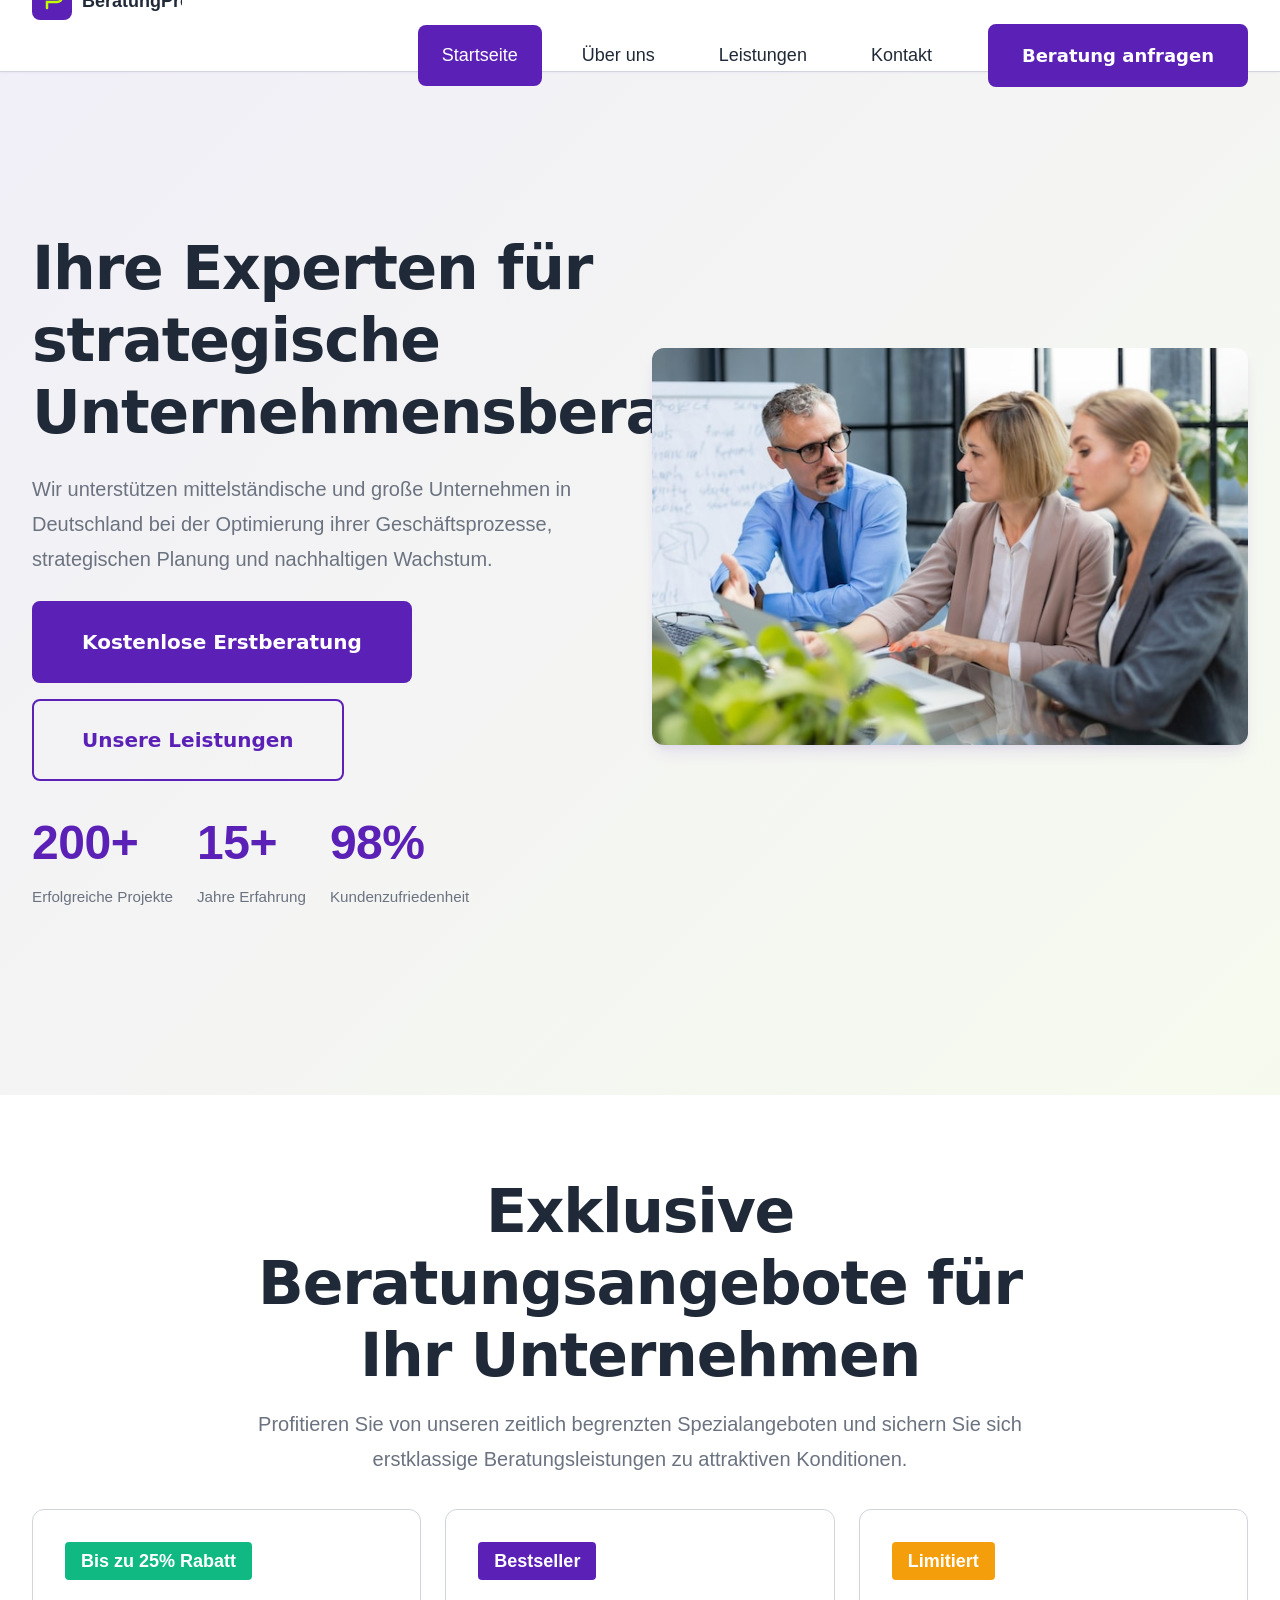
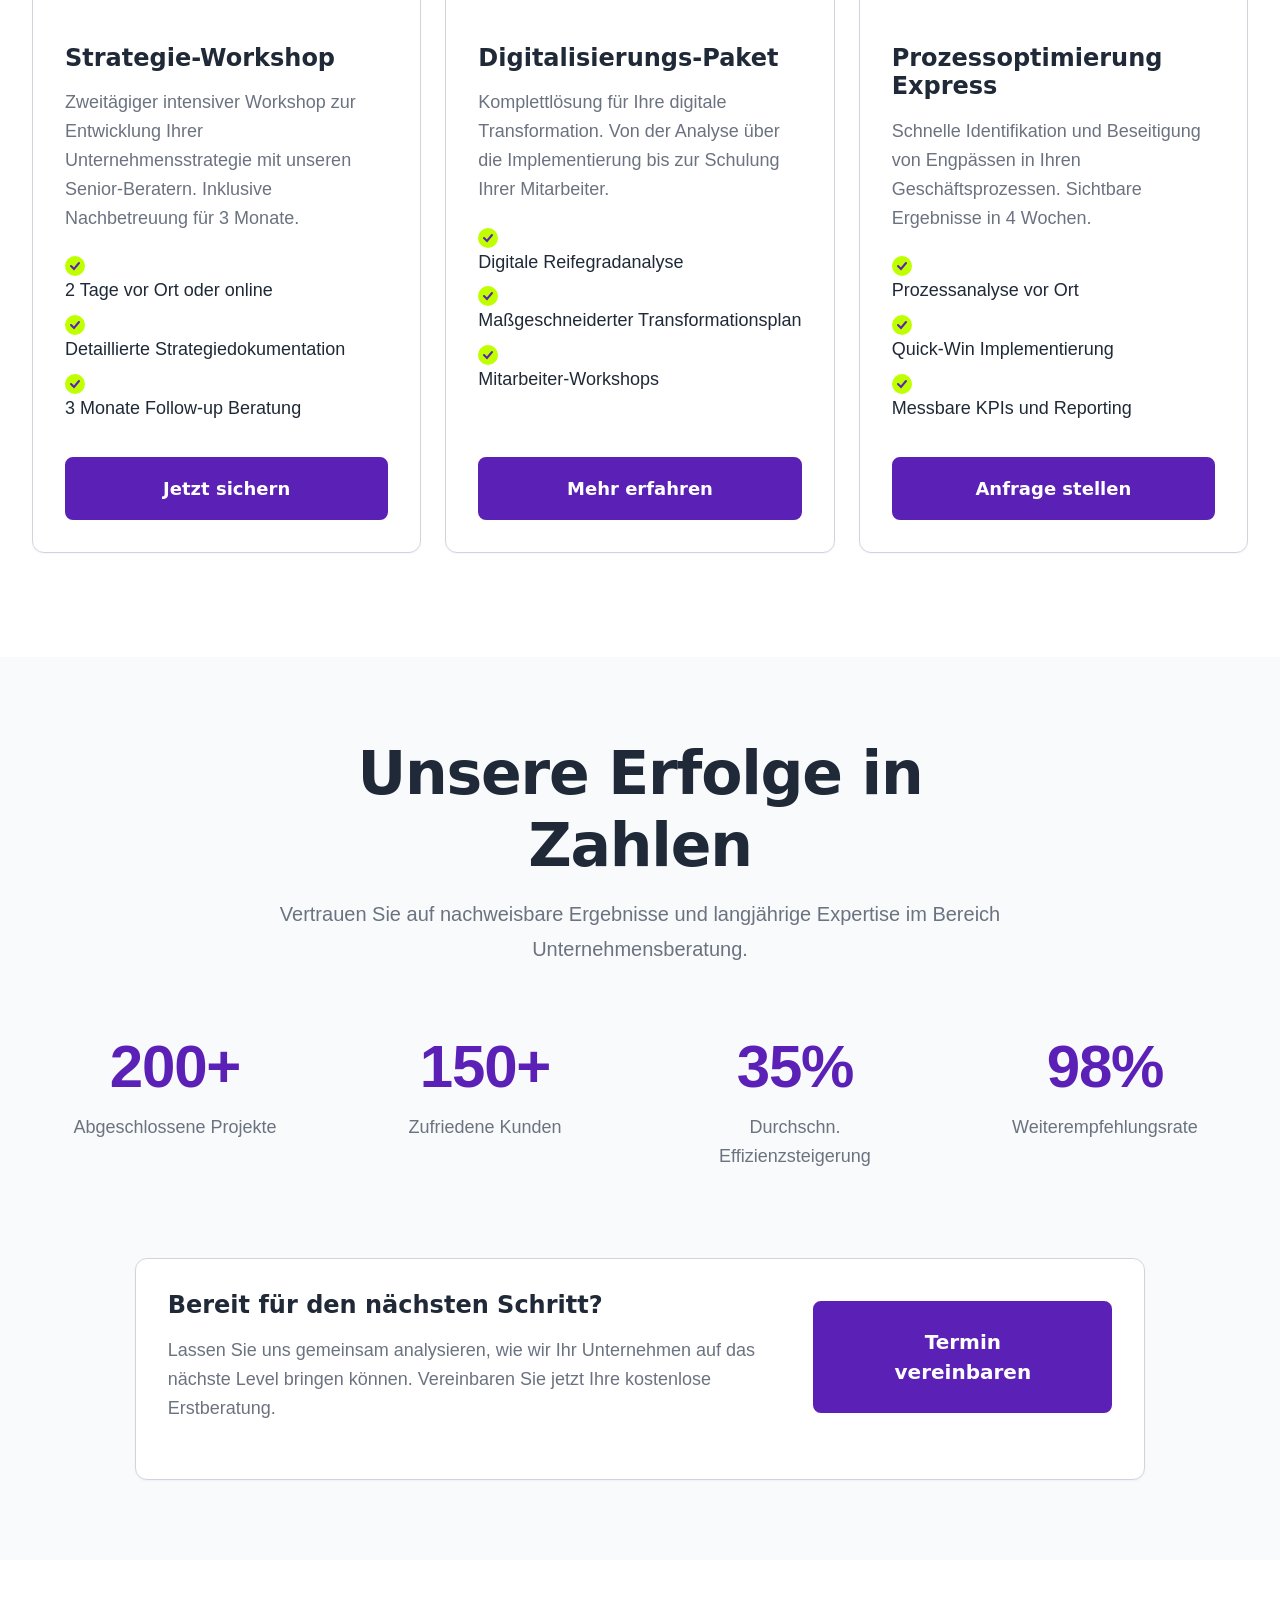
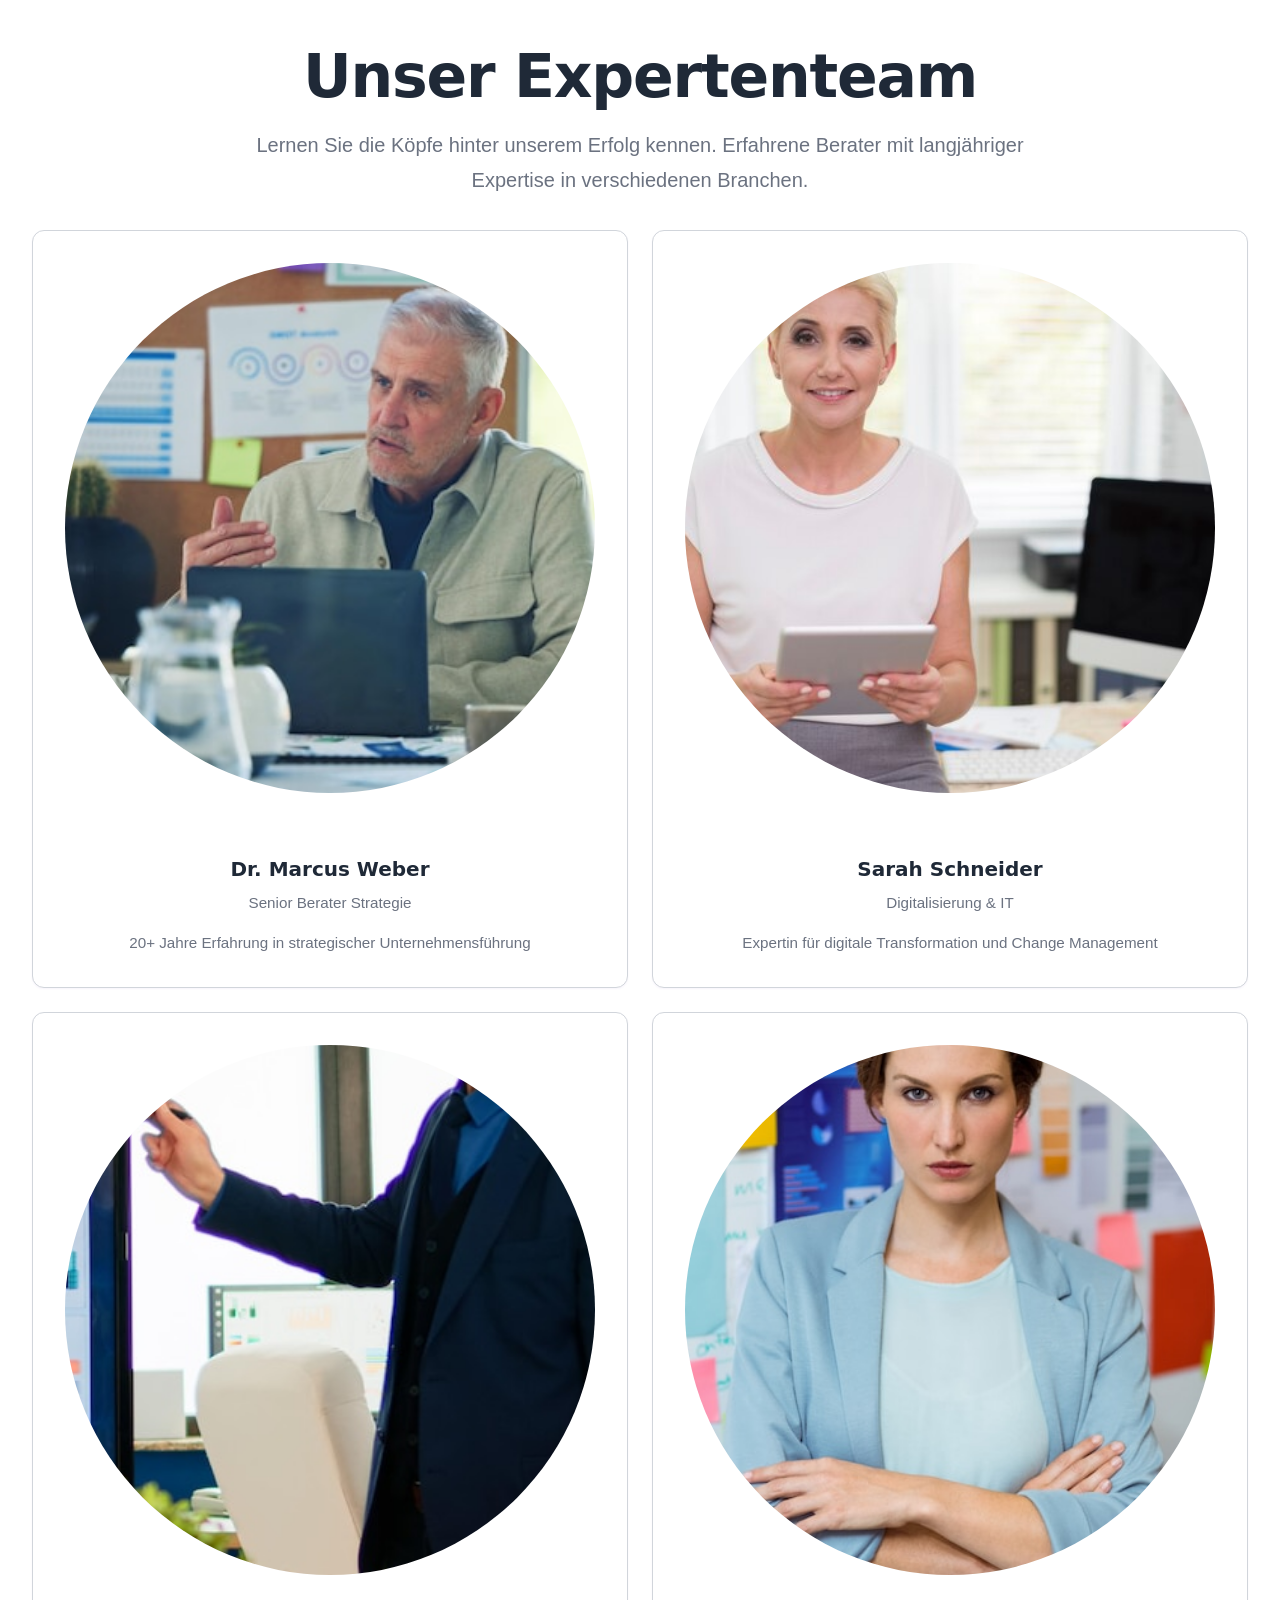
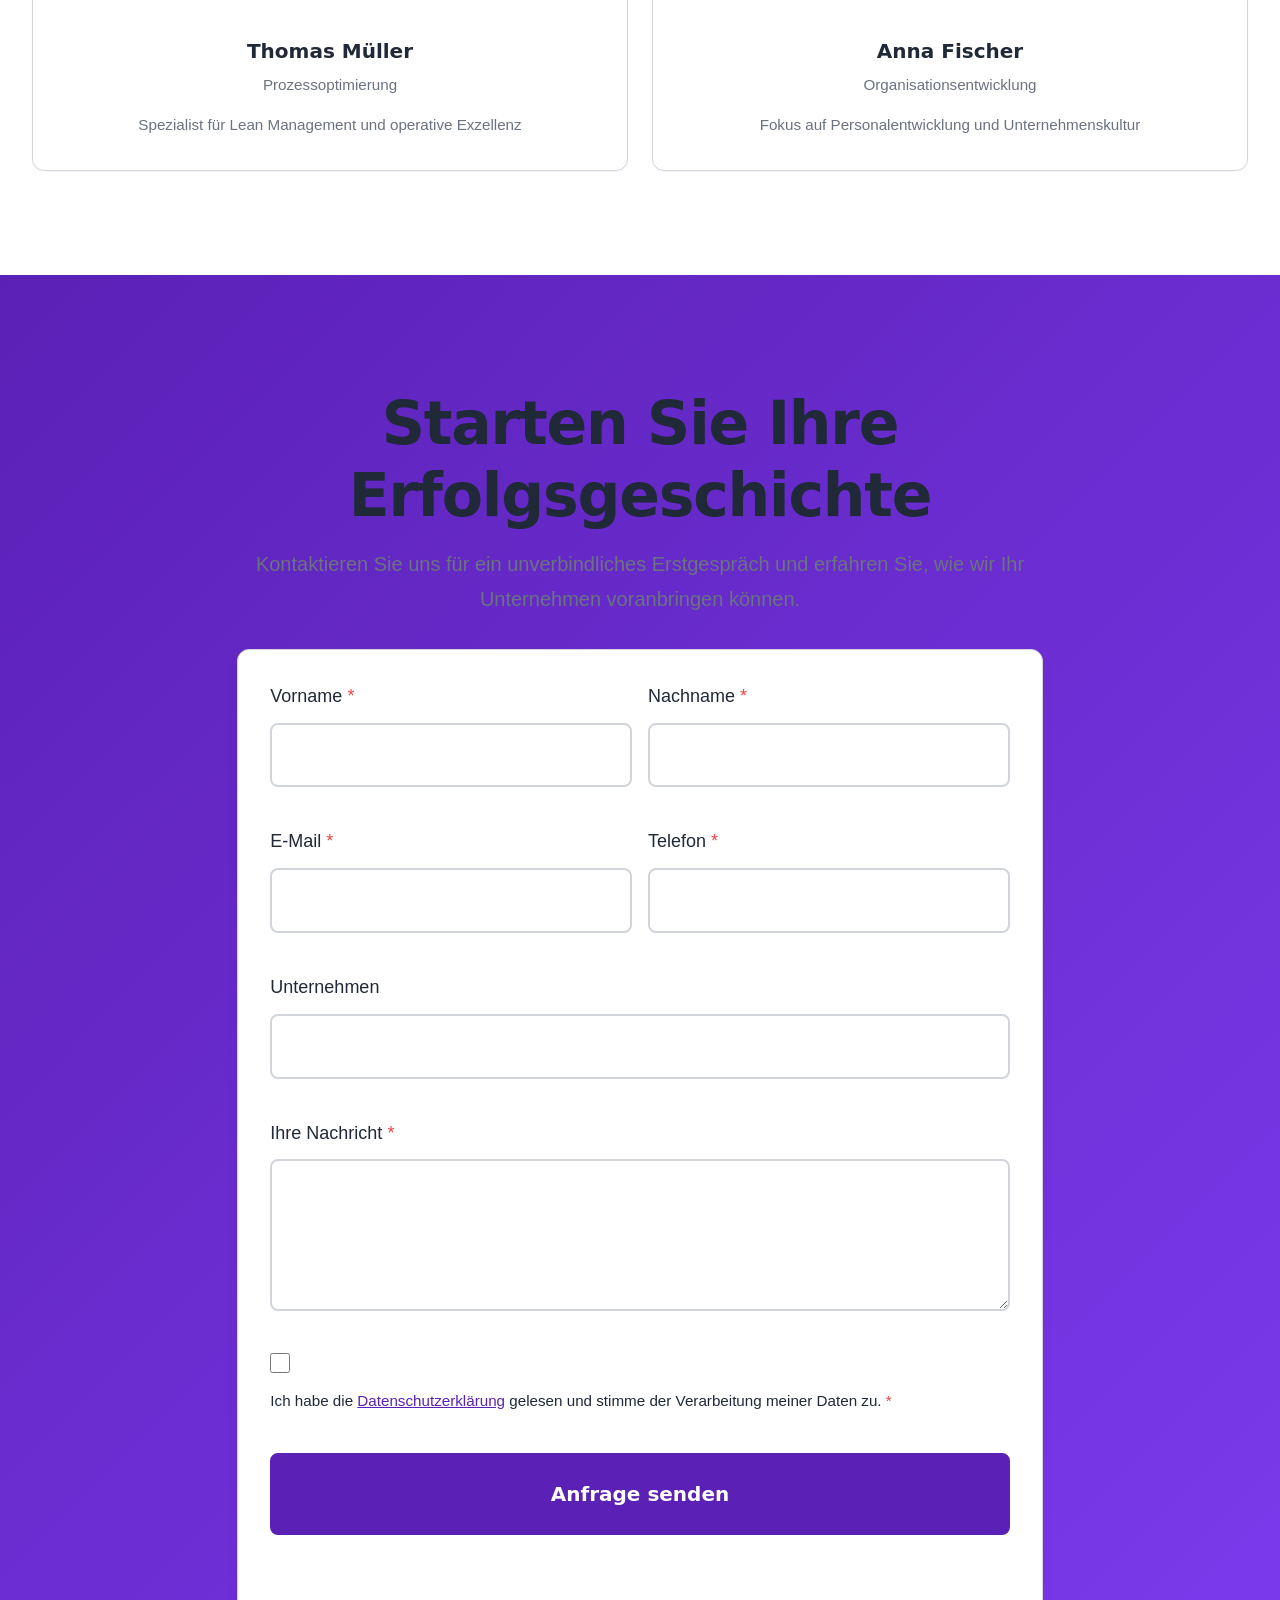
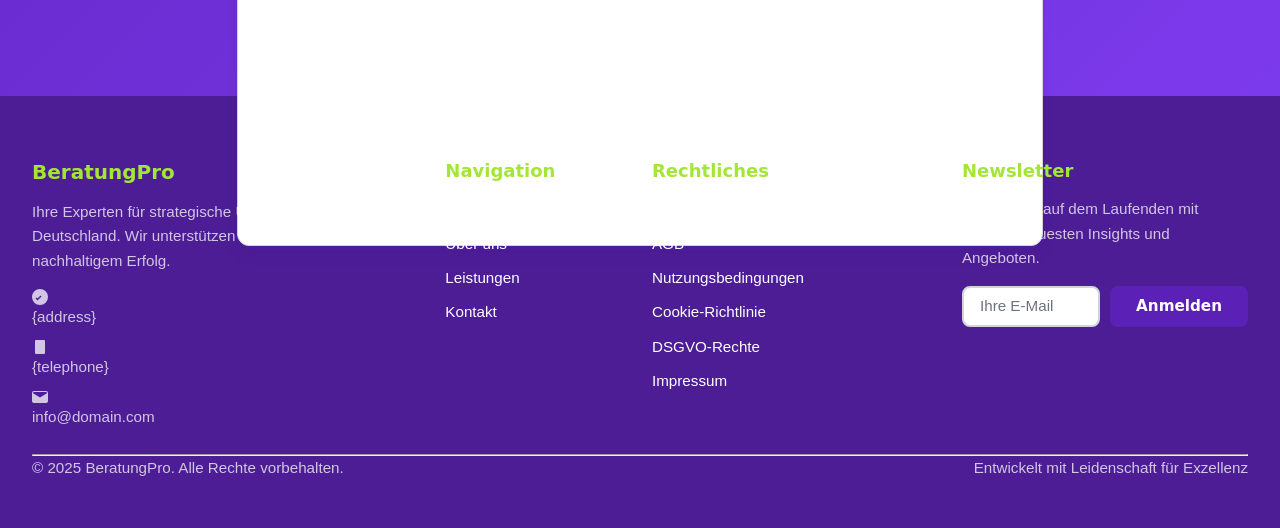
==== commit e652f5f2: "images_replaced" ====
--- a/index.html
+++ b/index.html
@@ -1,6 +1,4 @@
-<!doctype html>
-<html lang="de">
- <head>
+<!DOCTYPE html><html lang="de"><head>
   <meta charset="UTF-8">
   <meta name="viewport" content="width=device-width, initial-scale=1.0">
   <meta name="description" content="Professionelle Unternehmensberatung in Deutschland. Strategische Planung, Prozessoptimierung und maßgeschneiderte Lösungen für Ihr Geschäftswachstum.">
@@ -13,7 +11,7 @@
   <link rel="canonical" href="https://domain.com">
   <title>domain - Ihre Experten für Unternehmensberatung in Deutschland</title>
   <link rel="preconnect" href="https://fonts.googleapis.com">
-  <link rel="preconnect" href="https://fonts.gstatic.com" crossorigin>
+  <link rel="preconnect" href="https://fonts.gstatic.com" crossorigin="">
   <link rel="stylesheet" href="style.css">
   <link rel="icon" type="image/png" href="/favicon.png">
   <link rel="apple-touch-icon" href="/apple-touch-icon.png">
@@ -24,7 +22,7 @@
     <div class="container">
      <a class="navbar-brand c-logo" href="/"> 
       <svg class="c-logo__img" width="150" height="40" viewBox="0 0 150 40" fill="none" xmlns="http://www.w3.org/2000/svg" aria-label="BeratungPro Logo">
-       <rect width="40" height="40" rx="8" fill="#5B21B6" /> <path d="M15 12h10a5 5 0 0 1 0 10h-10v6" stroke="#BFFF00" stroke-width="2.5" stroke-linecap="round" /> <text x="50" y="27" font-family="Outfit, sans-serif" font-size="18" font-weight="700" fill="#1f2937">BeratungPro</text>
+       <rect width="40" height="40" rx="8" fill="#5B21B6"></rect> <path d="M15 12h10a5 5 0 0 1 0 10h-10v6" stroke="#BFFF00" stroke-width="2.5" stroke-linecap="round"></path> <text x="50" y="27" font-family="Outfit, sans-serif" font-size="18" font-weight="700" fill="#1f2937">BeratungPro</text>
       </svg> 
      </a>
      <button class="c-nav__toggle navbar-toggler border-0" type="button" aria-controls="navbarNav" aria-expanded="false" aria-label="Navigation umschalten"><span class="navbar-toggler-icon"></span></button>
@@ -67,7 +65,7 @@
       </div>
       <div class="col-lg-6" data-aos="fade-left">
        <div class="ratio ratio-4x3">
-        <img src="https://images.unsplash.com/photo-1556761175-b413da4baf72?w=800&amp;h=600&amp;fit=crop&amp;q=80" alt="Professionelles Beratungsteam bei strategischer Planung, Geschäftstreffen, Unternehmensberatung" class="img-fluid rounded-3 shadow-lg" loading="eager" width="800" height="600" style="object-fit: cover;">
+        <img src="img/19531.jpg" alt="Professionelles Beratungsteam bei strategischer Planung, Geschäftstreffen, Unternehmensberatung" class="img-fluid rounded-3 shadow-lg" loading="eager" width="800" height="600" style="object-fit: cover;">
        </div>
       </div>
      </div>
@@ -93,19 +91,19 @@
          <ul class="list-unstyled mb-4">
           <li class="mb-2">
            <svg width="20" height="20" viewBox="0 0 20 20" fill="none" class="me-2">
-            <circle cx="10" cy="10" r="10" fill="#BFFF00" /> <path d="M6 10l3 3 5-6" stroke="#5B21B6" stroke-width="2" stroke-linecap="round" />
+            <circle cx="10" cy="10" r="10" fill="#BFFF00"></circle> <path d="M6 10l3 3 5-6" stroke="#5B21B6" stroke-width="2" stroke-linecap="round"></path>
            </svg>
            2 Tage vor Ort oder online
           </li>
           <li class="mb-2">
            <svg width="20" height="20" viewBox="0 0 20 20" fill="none" class="me-2">
-            <circle cx="10" cy="10" r="10" fill="#BFFF00" /> <path d="M6 10l3 3 5-6" stroke="#5B21B6" stroke-width="2" stroke-linecap="round" />
+            <circle cx="10" cy="10" r="10" fill="#BFFF00"></circle> <path d="M6 10l3 3 5-6" stroke="#5B21B6" stroke-width="2" stroke-linecap="round"></path>
            </svg>
            Detaillierte Strategiedokumentation
           </li>
           <li class="mb-2">
            <svg width="20" height="20" viewBox="0 0 20 20" fill="none" class="me-2">
-            <circle cx="10" cy="10" r="10" fill="#BFFF00" /> <path d="M6 10l3 3 5-6" stroke="#5B21B6" stroke-width="2" stroke-linecap="round" />
+            <circle cx="10" cy="10" r="10" fill="#BFFF00"></circle> <path d="M6 10l3 3 5-6" stroke="#5B21B6" stroke-width="2" stroke-linecap="round"></path>
            </svg>
            3 Monate Follow-up Beratung
           </li>
@@ -125,19 +123,19 @@
          <ul class="list-unstyled mb-4">
           <li class="mb-2">
            <svg width="20" height="20" viewBox="0 0 20 20" fill="none" class="me-2">
-            <circle cx="10" cy="10" r="10" fill="#BFFF00" /> <path d="M6 10l3 3 5-6" stroke="#5B21B6" stroke-width="2" stroke-linecap="round" />
+            <circle cx="10" cy="10" r="10" fill="#BFFF00"></circle> <path d="M6 10l3 3 5-6" stroke="#5B21B6" stroke-width="2" stroke-linecap="round"></path>
            </svg>
            Digitale Reifegradanalyse
           </li>
           <li class="mb-2">
            <svg width="20" height="20" viewBox="0 0 20 20" fill="none" class="me-2">
-            <circle cx="10" cy="10" r="10" fill="#BFFF00" /> <path d="M6 10l3 3 5-6" stroke="#5B21B6" stroke-width="2" stroke-linecap="round" />
+            <circle cx="10" cy="10" r="10" fill="#BFFF00"></circle> <path d="M6 10l3 3 5-6" stroke="#5B21B6" stroke-width="2" stroke-linecap="round"></path>
            </svg>
            Maßgeschneiderter Transformationsplan
           </li>
           <li class="mb-2">
            <svg width="20" height="20" viewBox="0 0 20 20" fill="none" class="me-2">
-            <circle cx="10" cy="10" r="10" fill="#BFFF00" /> <path d="M6 10l3 3 5-6" stroke="#5B21B6" stroke-width="2" stroke-linecap="round" />
+            <circle cx="10" cy="10" r="10" fill="#BFFF00"></circle> <path d="M6 10l3 3 5-6" stroke="#5B21B6" stroke-width="2" stroke-linecap="round"></path>
            </svg>
            Mitarbeiter-Workshops
           </li>
@@ -157,19 +155,19 @@
          <ul class="list-unstyled mb-4">
           <li class="mb-2">
            <svg width="20" height="20" viewBox="0 0 20 20" fill="none" class="me-2">
-            <circle cx="10" cy="10" r="10" fill="#BFFF00" /> <path d="M6 10l3 3 5-6" stroke="#5B21B6" stroke-width="2" stroke-linecap="round" />
+            <circle cx="10" cy="10" r="10" fill="#BFFF00"></circle> <path d="M6 10l3 3 5-6" stroke="#5B21B6" stroke-width="2" stroke-linecap="round"></path>
            </svg>
            Prozessanalyse vor Ort
           </li>
           <li class="mb-2">
            <svg width="20" height="20" viewBox="0 0 20 20" fill="none" class="me-2">
-            <circle cx="10" cy="10" r="10" fill="#BFFF00" /> <path d="M6 10l3 3 5-6" stroke="#5B21B6" stroke-width="2" stroke-linecap="round" />
+            <circle cx="10" cy="10" r="10" fill="#BFFF00"></circle> <path d="M6 10l3 3 5-6" stroke="#5B21B6" stroke-width="2" stroke-linecap="round"></path>
            </svg>
            Quick-Win Implementierung
           </li>
           <li class="mb-2">
            <svg width="20" height="20" viewBox="0 0 20 20" fill="none" class="me-2">
-            <circle cx="10" cy="10" r="10" fill="#BFFF00" /> <path d="M6 10l3 3 5-6" stroke="#5B21B6" stroke-width="2" stroke-linecap="round" />
+            <circle cx="10" cy="10" r="10" fill="#BFFF00"></circle> <path d="M6 10l3 3 5-6" stroke="#5B21B6" stroke-width="2" stroke-linecap="round"></path>
            </svg>
            Messbare KPIs und Reporting
           </li>
@@ -247,7 +245,7 @@
        <div class="c-card card h-100 border-0 shadow-sm text-center">
         <div class="card-body d-flex flex-column p-4">
          <div class="ratio ratio-1x1 mb-3">
-          <img src="https://images.unsplash.com/photo-1560250097-0b93528c311a?w=400&amp;h=400&amp;fit=crop&amp;q=80" alt="Dr. Marcus Weber, Senior Berater für Strategieentwicklung und Unternehmensführung" class="rounded-circle" loading="lazy" width="400" height="400" style="object-fit: cover;">
+          <img src="img/553137.jpg" alt="Dr. Marcus Weber, Senior Berater für Strategieentwicklung und Unternehmensführung" class="rounded-circle" loading="lazy" width="400" height="400" style="object-fit: cover;">
          </div>
          <h3 class="h5 fw-bold mb-2">Dr. Marcus Weber</h3>
          <p class="text-muted small mb-3">Senior Berater Strategie</p>
@@ -259,7 +257,7 @@
        <div class="c-card card h-100 border-0 shadow-sm text-center">
         <div class="card-body d-flex flex-column p-4">
          <div class="ratio ratio-1x1 mb-3">
-          <img src="https://images.unsplash.com/photo-1573496359142-b8d87734a5a2?w=400&amp;h=400&amp;fit=crop&amp;q=80" alt="Sarah Schneider, Beraterin für digitale Transformation und Change Management" class="rounded-circle" loading="lazy" width="400" height="400" style="object-fit: cover;">
+          <img src="img/10294.jpg" alt="Sarah Schneider, Beraterin für digitale Transformation und Change Management" class="rounded-circle" loading="lazy" width="400" height="400" style="object-fit: cover;">
          </div>
          <h3 class="h5 fw-bold mb-2">Sarah Schneider</h3>
          <p class="text-muted small mb-3">Digitalisierung &amp; IT</p>
@@ -271,7 +269,7 @@
        <div class="c-card card h-100 border-0 shadow-sm text-center">
         <div class="card-body d-flex flex-column p-4">
          <div class="ratio ratio-1x1 mb-3">
-          <img src="https://images.unsplash.com/photo-1519085360753-af0119f7cbe7?w=400&amp;h=400&amp;fit=crop&amp;q=80" alt="Thomas Müller, Berater für Prozessoptimierung und Lean Management" class="rounded-circle" loading="lazy" width="400" height="400" style="object-fit: cover;">
+          <img src="img/139568.jpg" alt="Thomas Müller, Berater für Prozessoptimierung und Lean Management" class="rounded-circle" loading="lazy" width="400" height="400" style="object-fit: cover;">
          </div>
          <h3 class="h5 fw-bold mb-2">Thomas Müller</h3>
          <p class="text-muted small mb-3">Prozessoptimierung</p>
@@ -283,7 +281,7 @@
        <div class="c-card card h-100 border-0 shadow-sm text-center">
         <div class="card-body d-flex flex-column p-4">
          <div class="ratio ratio-1x1 mb-3">
-          <img src="https://images.unsplash.com/photo-1580489944761-15a19d654956?w=400&amp;h=400&amp;fit=crop&amp;q=80" alt="Anna Fischer, Beraterin für Organisationsentwicklung und HR-Strategie" class="rounded-circle" loading="lazy" width="400" height="400" style="object-fit: cover;">
+          <img src="img/59662.jpg" alt="Anna Fischer, Beraterin für Organisationsentwicklung und HR-Strategie" class="rounded-circle" loading="lazy" width="400" height="400" style="object-fit: cover;">
          </div>
          <h3 class="h5 fw-bold mb-2">Anna Fischer</h3>
          <p class="text-muted small mb-3">Organisationsentwicklung</p>
@@ -304,29 +302,29 @@
        </div>
        <div class="card border-0 shadow-lg" data-aos="zoom-in">
         <div class="card-body p-4 p-md-5">
-         <form class="c-form" id="contactForm" method="POST" action="thank_you.html" novalidate>
+         <form class="c-form" id="contactForm" method="POST" action="thank_you.html" novalidate="">
           <div class="row g-3">
            <div class="col-md-6">
             <div class="c-form__group">
-             <label for="firstName" class="c-form__label form-label">Vorname <span class="text-danger">*</span></label> <input type="text" class="c-form__input form-control" id="firstName" name="firstName" required aria-required="true">
+             <label for="firstName" class="c-form__label form-label">Vorname <span class="text-danger">*</span></label> <input type="text" class="c-form__input form-control" id="firstName" name="firstName" required="" aria-required="true">
              <div class="c-form__error invalid-feedback">Bitte geben Sie Ihren Vornamen ein.</div>
             </div>
            </div>
            <div class="col-md-6">
             <div class="c-form__group">
-             <label for="lastName" class="c-form__label form-label">Nachname <span class="text-danger">*</span></label> <input type="text" class="c-form__input form-control" id="lastName" name="lastName" required aria-required="true">
+             <label for="lastName" class="c-form__label form-label">Nachname <span class="text-danger">*</span></label> <input type="text" class="c-form__input form-control" id="lastName" name="lastName" required="" aria-required="true">
              <div class="c-form__error invalid-feedback">Bitte geben Sie Ihren Nachnamen ein.</div>
             </div>
            </div>
            <div class="col-md-6">
             <div class="c-form__group">
-             <label for="email" class="c-form__label form-label">E-Mail <span class="text-danger">*</span></label> <input type="email" class="c-form__input form-control" id="email" name="email" required aria-required="true">
+             <label for="email" class="c-form__label form-label">E-Mail <span class="text-danger">*</span></label> <input type="email" class="c-form__input form-control" id="email" name="email" required="" aria-required="true">
              <div class="c-form__error invalid-feedback">Bitte geben Sie eine gültige E-Mail-Adresse ein.</div>
             </div>
            </div>
            <div class="col-md-6">
             <div class="c-form__group">
-             <label for="phone" class="c-form__label form-label">Telefon <span class="text-danger">*</span></label> <input type="tel" class="c-form__input form-control" id="phone" name="phone" required aria-required="true">
+             <label for="phone" class="c-form__label form-label">Telefon <span class="text-danger">*</span></label> <input type="tel" class="c-form__input form-control" id="phone" name="phone" required="" aria-required="true">
              <div class="c-form__error invalid-feedback">Bitte geben Sie Ihre Telefonnummer ein.</div>
             </div>
            </div>
@@ -337,13 +335,13 @@
            </div>
            <div class="col-12">
             <div class="c-form__group">
-             <label for="message" class="c-form__label form-label">Ihre Nachricht <span class="text-danger">*</span></label> <textarea class="c-form__input form-control" id="message" name="message" rows="4" required aria-required="true"></textarea>
+             <label for="message" class="c-form__label form-label">Ihre Nachricht <span class="text-danger">*</span></label> <textarea class="c-form__input form-control" id="message" name="message" rows="4" required="" aria-required="true"></textarea>
              <div class="c-form__error invalid-feedback">Bitte geben Sie eine Nachricht ein.</div>
             </div>
            </div>
            <div class="col-12">
             <div class="c-form__group form-check">
-             <input type="checkbox" class="c-form__checkbox form-check-input" id="privacy" name="privacy" required aria-required="true"> <label class="form-check-label small" for="privacy"> Ich habe die <a href="privacy.html" class="text-primary">Datenschutzerklärung</a> gelesen und stimme der Verarbeitung meiner Daten zu. <span class="text-danger">*</span> </label>
+             <input type="checkbox" class="c-form__checkbox form-check-input" id="privacy" name="privacy" required="" aria-required="true"> <label class="form-check-label small" for="privacy"> Ich habe die <a href="privacy.html" class="text-primary">Datenschutzerklärung</a> gelesen und stimme der Verarbeitung meiner Daten zu. <span class="text-danger">*</span> </label>
              <div class="c-form__error invalid-feedback">Sie müssen der Datenschutzerklärung zustimmen, um das Formular abzusenden.</div>
             </div>
            </div>
@@ -368,19 +366,19 @@
       <div class="small text-light-emphasis">
        <p class="mb-2">
         <svg width="16" height="16" viewBox="0 0 16 16" fill="currentColor" class="me-2">
-         <path d="M8 0a8 8 0 1 0 0 16A8 8 0 0 0 8 0zM5.5 11.5l-2-2 1-1 1 1 3-3 1 1-4 4z" />
+         <path d="M8 0a8 8 0 1 0 0 16A8 8 0 0 0 8 0zM5.5 11.5l-2-2 1-1 1 1 3-3 1 1-4 4z"></path>
         </svg>
         {address}
        </p>
        <p class="mb-2">
         <svg width="16" height="16" viewBox="0 0 16 16" fill="currentColor" class="me-2">
-         <path d="M3 2a1 1 0 0 1 1-1h8a1 1 0 0 1 1 1v12a1 1 0 0 1-1 1H4a1 1 0 0 1-1-1V2z" />
+         <path d="M3 2a1 1 0 0 1 1-1h8a1 1 0 0 1 1 1v12a1 1 0 0 1-1 1H4a1 1 0 0 1-1-1V2z"></path>
         </svg>
         {telephone}
        </p>
        <p class="mb-0">
         <svg width="16" height="16" viewBox="0 0 16 16" fill="currentColor" class="me-2">
-         <path d="M0 4a2 2 0 0 1 2-2h12a2 2 0 0 1 2 2v8a2 2 0 0 1-2 2H2a2 2 0 0 1-2-2V4zm2-1a1 1 0 0 0-1 1v.217l7 4.2 7-4.2V4a1 1 0 0 0-1-1H2z" />
+         <path d="M0 4a2 2 0 0 1 2-2h12a2 2 0 0 1 2 2v8a2 2 0 0 1-2 2H2a2 2 0 0 1-2-2V4zm2-1a1 1 0 0 0-1 1v.217l7 4.2 7-4.2V4a1 1 0 0 0-1-1H2z"></path>
         </svg>
         info@domain.com
        </p>
@@ -426,6 +424,6 @@
     </div>
    </div>
   </footer>
-  <script src="script.js" defer></script>
- </body>
-</html>+  <script src="script.js" defer=""></script>
+ 
+</body></html>
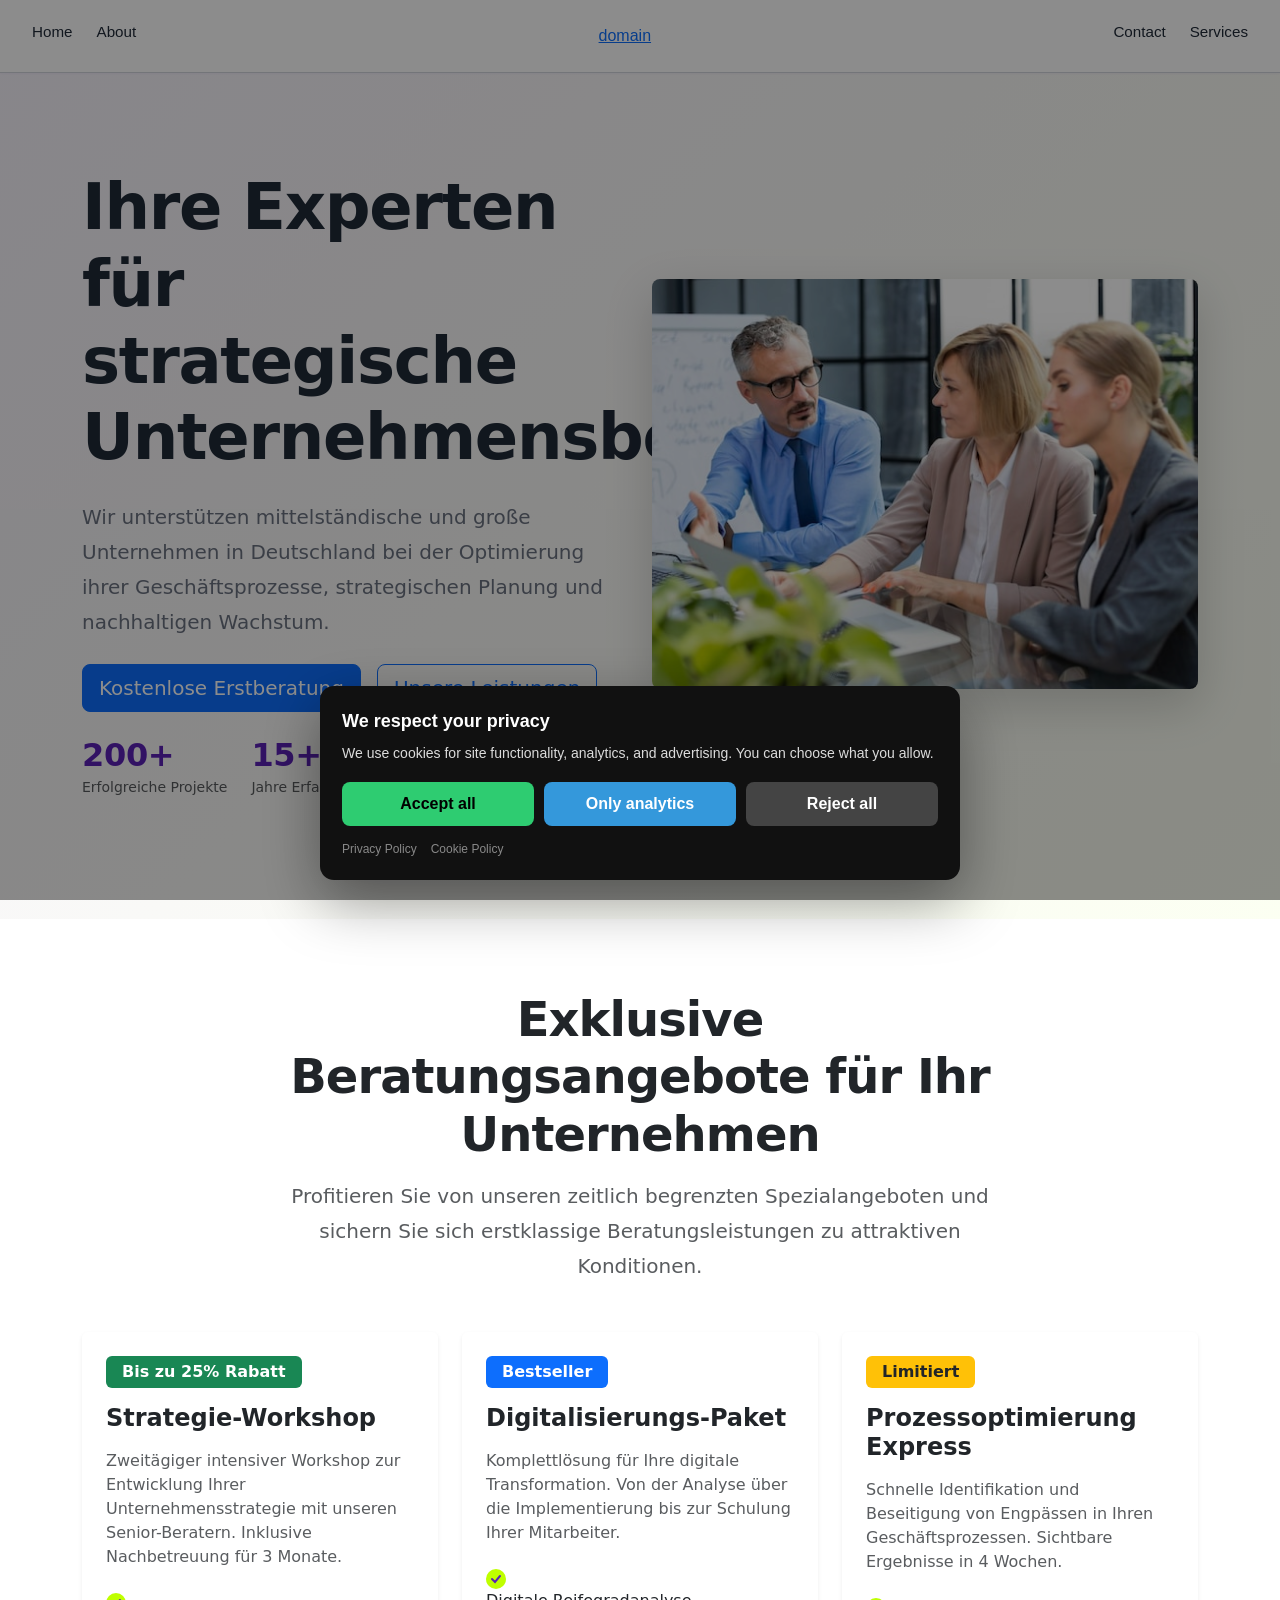
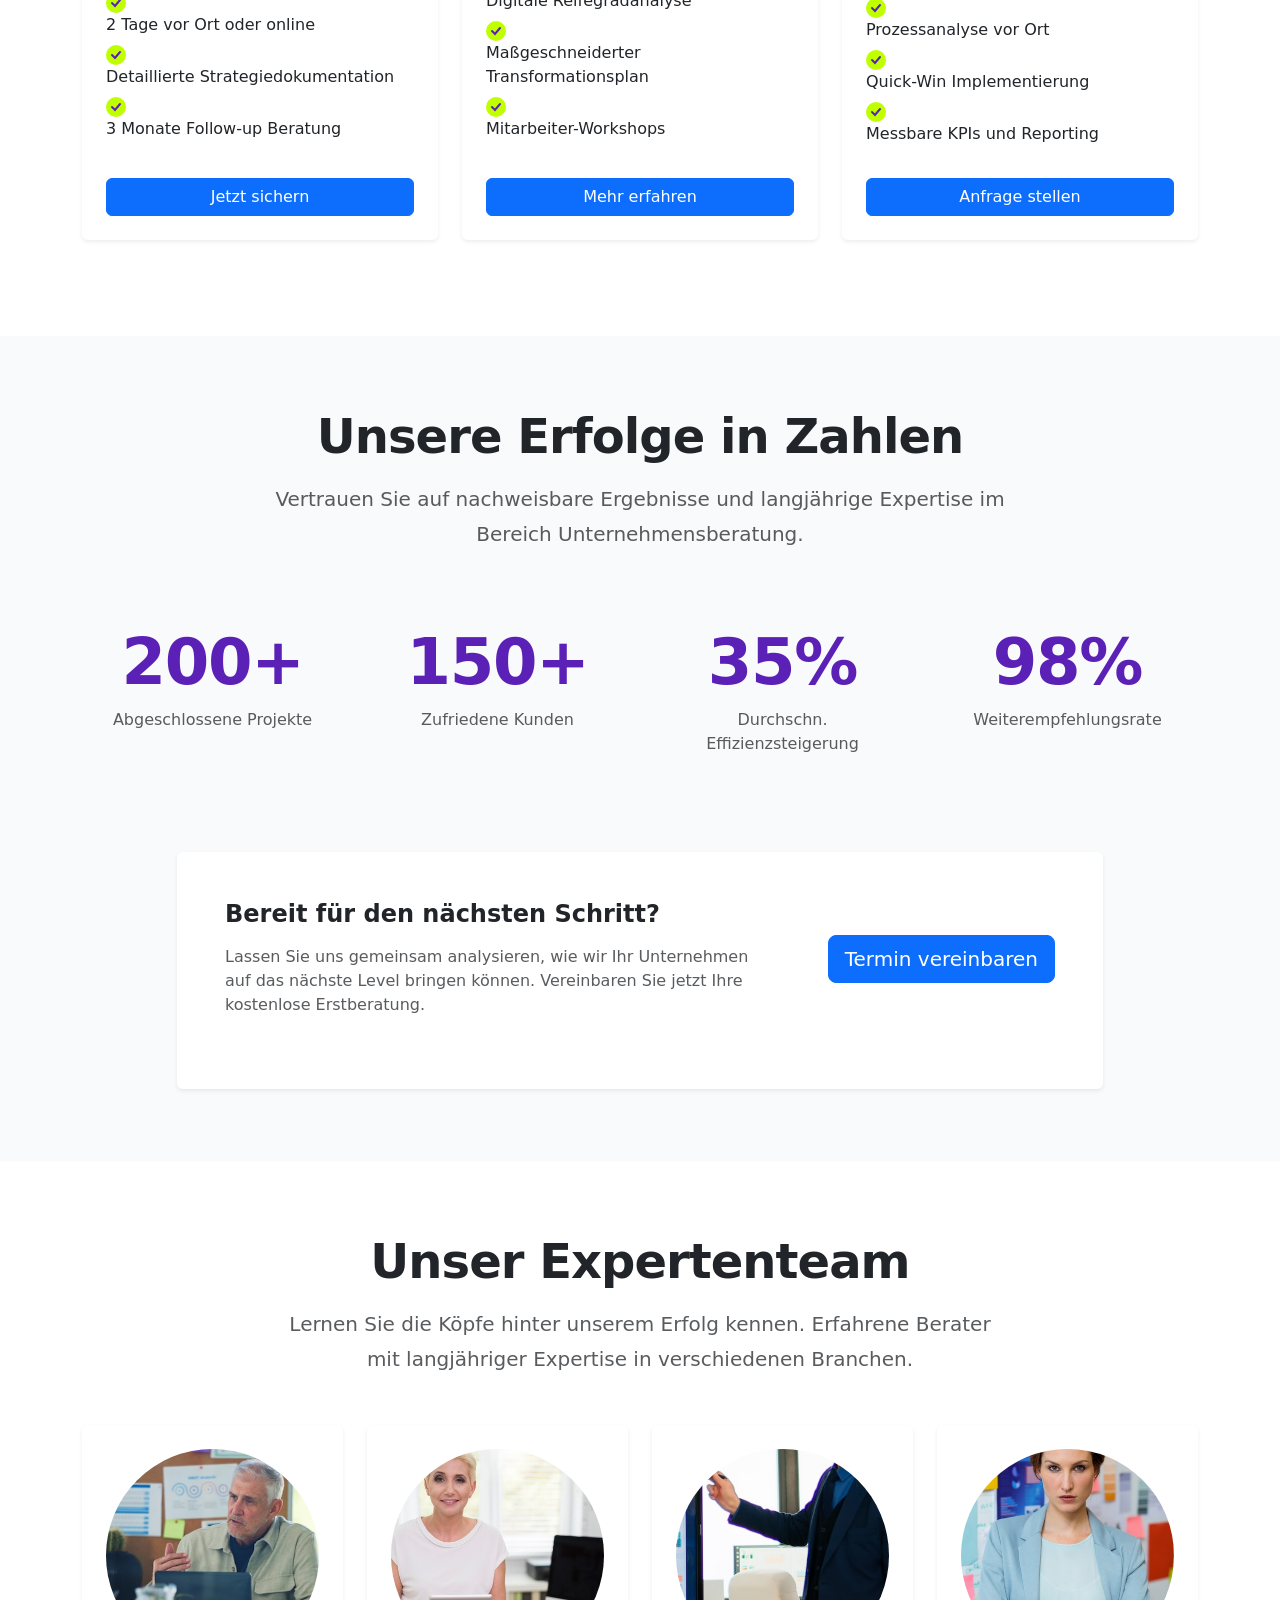
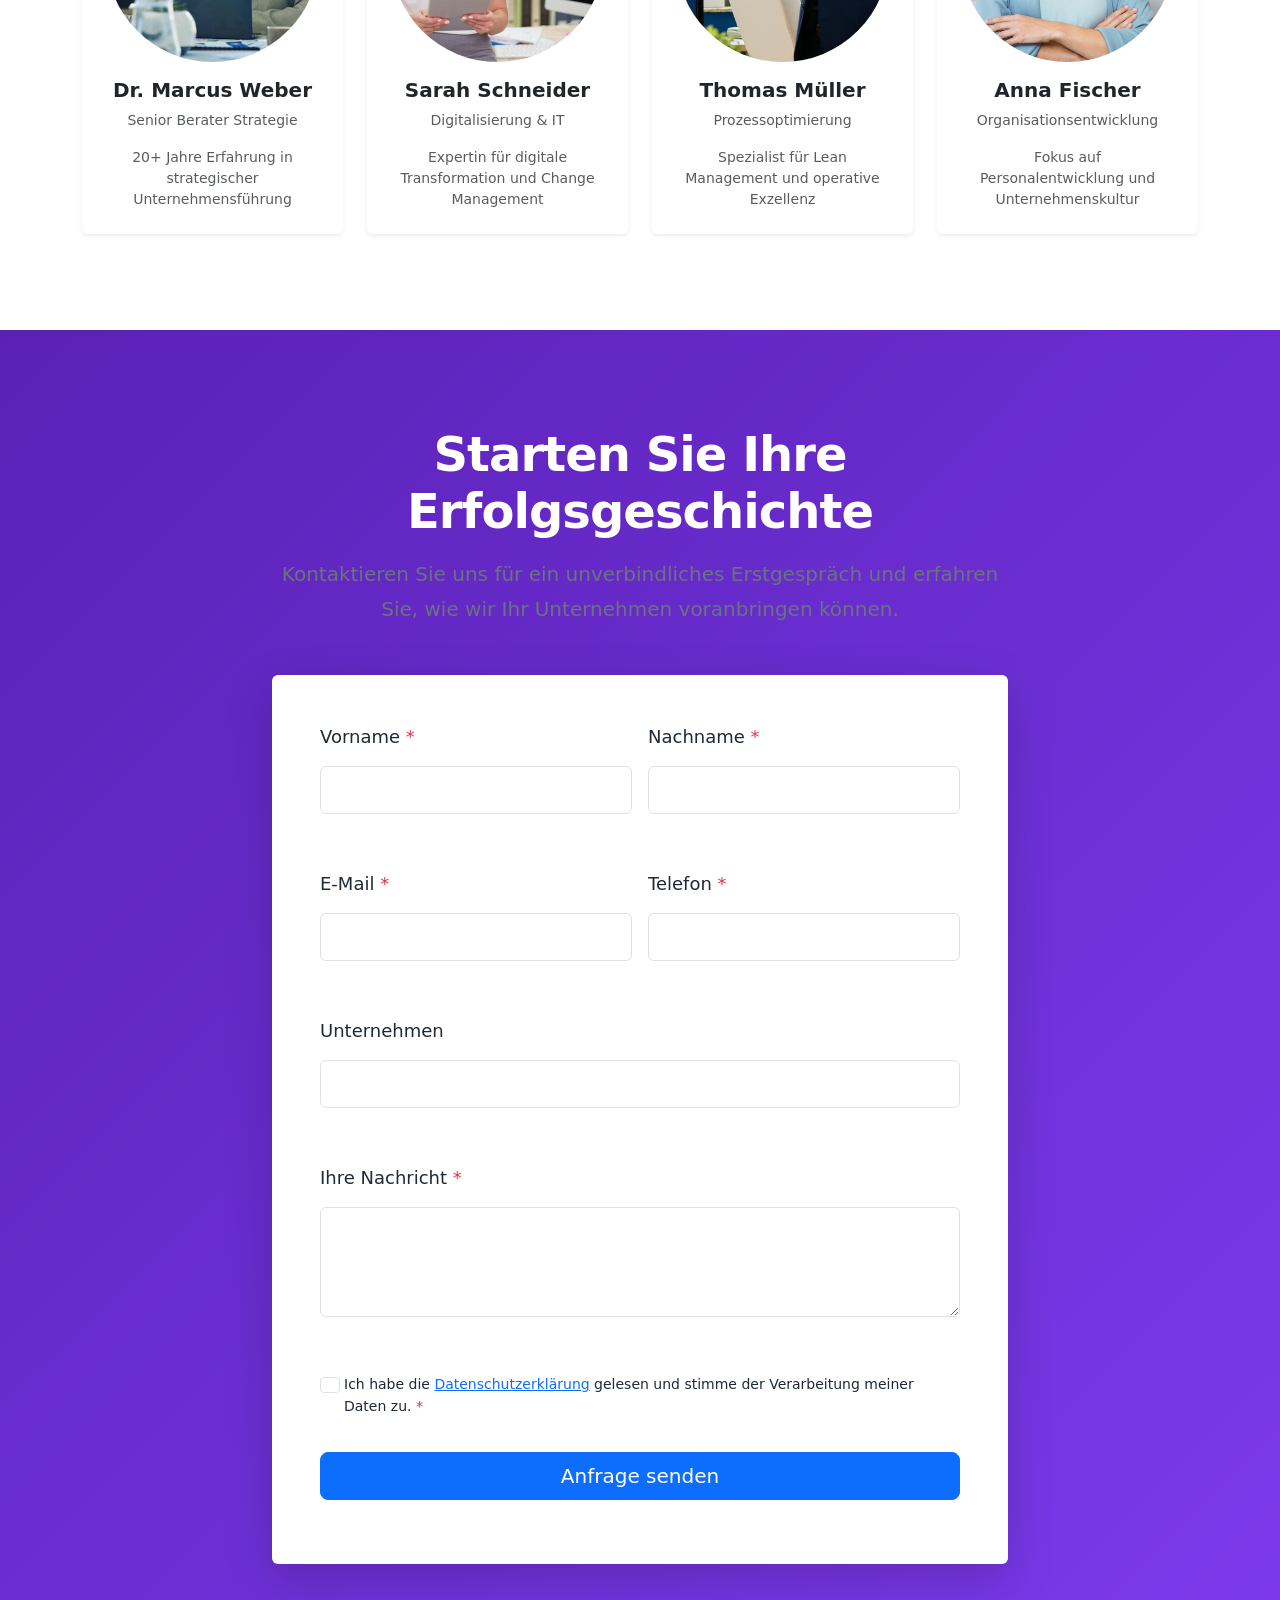
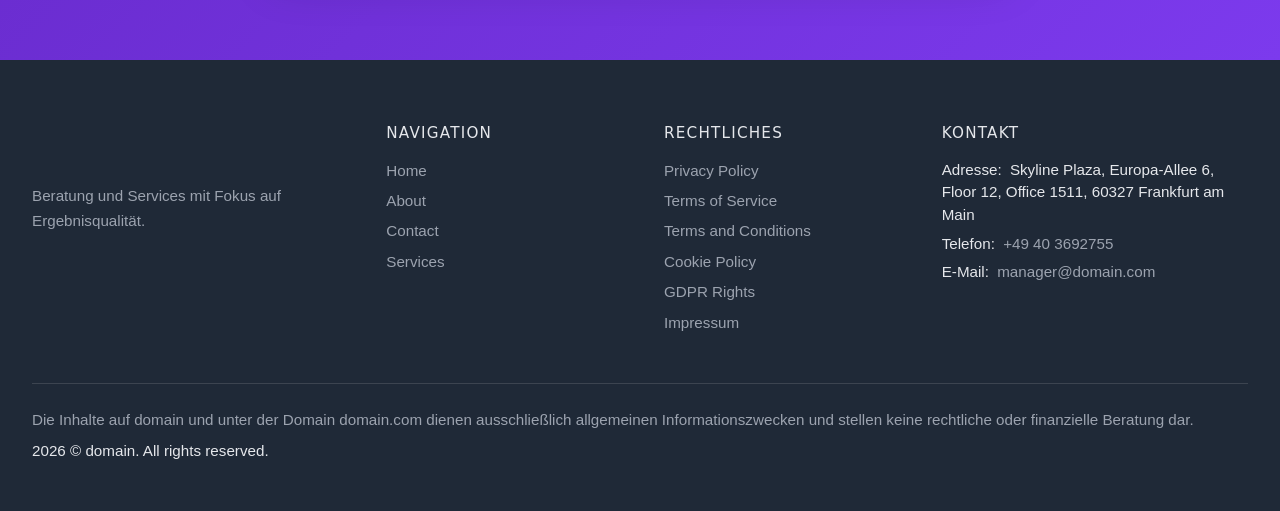
==== commit 3289fade: "AI Audit" ====
--- a/index.html
+++ b/index.html
@@ -1,4 +1,64 @@
 <!DOCTYPE html><html lang="de"><head>
+<script type="application/ld+json">
+{
+  "@context": "https://schema.org",
+  "@graph": [
+    {
+      "@type": "Organization",
+      "@id": "https://domain.com/#org",
+      "name": "domain",
+      "url": "https://domain.com",
+      "email": "manager@domain.com",
+      "telephone": "+49 40 3692755",
+      "address": {
+        "@type": "PostalAddress",
+        "streetAddress": "Skyline Plaza, Europa-Allee 6, Floor 12, Office 1511, 60327 Frankfurt am Main"
+      },
+      "contactPoint": {
+        "@type": "ContactPoint",
+        "contactType": "customer support",
+        "email": "manager@domain.com",
+        "telephone": "+49 40 3692755"
+      }
+    },
+    {
+      "@type": "WebSite",
+      "@id": "https://domain.com/#website",
+      "url": "https://domain.com",
+      "name": "domain",
+      "publisher": {
+        "@id": "https://domain.com/#org"
+      }
+    },
+    {
+      "@type": "WebPage",
+      "@id": "https://domain.com#webpage",
+      "url": "https://domain.com",
+      "name": "domain - Ihre Experten für Unternehmensberatung in Deutschland",
+      "isPartOf": {
+        "@id": "https://domain.com/#website"
+      },
+      "about": {
+        "@id": "https://domain.com/#org"
+      },
+      "inLanguage": "de",
+      "description": "Professionelle Unternehmensberatung in Deutschland. Strategische Planung, Prozessoptimierung und maßgeschneiderte Lösungen für Ihr Geschäftswachstum."
+    },
+    {
+      "@type": "BreadcrumbList",
+      "@id": "https://domain.com#breadcrumbs",
+      "itemListElement": [
+        {
+          "@type": "ListItem",
+          "position": 1,
+          "name": "Startseite",
+          "item": "https://domain.com"
+        }
+      ]
+    }
+  ]
+}
+</script>
   <meta charset="UTF-8">
   <meta name="viewport" content="width=device-width, initial-scale=1.0">
   <meta name="description" content="Professionelle Unternehmensberatung in Deutschland. Strategische Planung, Prozessoptimierung und maßgeschneiderte Lösungen für Ihr Geschäftswachstum.">
@@ -15,29 +75,40 @@
   <link rel="stylesheet" href="style.css">
   <link rel="icon" type="image/png" href="/favicon.png">
   <link rel="apple-touch-icon" href="/apple-touch-icon.png">
- </head>
+   <link rel="stylesheet" href="https://cdn.jsdelivr.net/npm/bootstrap@5.3.3/dist/css/bootstrap.min.css" integrity="sha384-QWTKZyjpPEjISv5WaRU9OFeRpok6YctnYmDr5pNlyT2bRjXh0JMhjY6hW+ALEwIH" crossorigin="anonymous">
+  <link rel="stylesheet" href="https://unpkg.com/aos@2.3.4/dist/aos.css">
+<link rel="stylesheet" href="./header-footer.css">
+<link rel="stylesheet" href="./consent.css">
+<script src="./consent.js"></script>
+</head>
  <body>
-  <header class="l-header">
-   <nav class="c-nav navbar navbar-expand-lg navbar-light bg-white sticky-top border-bottom" aria-label="Hauptnavigation">
-    <div class="container">
-     <a class="navbar-brand c-logo" href="/"> 
-      <svg class="c-logo__img" width="150" height="40" viewBox="0 0 150 40" fill="none" xmlns="http://www.w3.org/2000/svg" aria-label="BeratungPro Logo">
-       <rect width="40" height="40" rx="8" fill="#5B21B6"></rect> <path d="M15 12h10a5 5 0 0 1 0 10h-10v6" stroke="#BFFF00" stroke-width="2.5" stroke-linecap="round"></path> <text x="50" y="27" font-family="Outfit, sans-serif" font-size="18" font-weight="700" fill="#1f2937">BeratungPro</text>
-      </svg> 
-     </a>
-     <button class="c-nav__toggle navbar-toggler border-0" type="button" aria-controls="navbarNav" aria-expanded="false" aria-label="Navigation umschalten"><span class="navbar-toggler-icon"></span></button>
-     <div class="collapse navbar-collapse" id="navbarNav">
-      <ul class="c-nav__list navbar-nav ms-auto align-items-lg-center">
-       <li class="c-nav__item nav-item"><a class="nav-link active" aria-current="page" href="/">Startseite</a></li>
-       <li class="c-nav__item nav-item"><a class="nav-link" href="about.html">Über uns</a></li>
-       <li class="c-nav__item nav-item"><a class="nav-link" href="services.html">Leistungen</a></li>
-       <li class="c-nav__item nav-item"><a class="nav-link" href="contact.html">Kontakt</a></li>
-       <li class="c-nav__item nav-item ms-lg-3"><a class="c-button c-button--primary btn btn-primary" href="contact.html">Beratung anfragen</a></li>
+<header class="dr-header" data-dr-variant="v2">
+  <div class="dr-header-inner">
+    <nav class="dr-nav dr-nav-left" aria-label="Primary navigation left">
+      <ul class="dr-nav-list">
+        <li class="dr-nav-item"><a class="dr-nav-link" href="./index.html">Home</a></li><li class="dr-nav-item"><a class="dr-nav-link" href="./about.html">About</a></li>
       </ul>
-     </div>
-    </div>
-   </nav>
-  </header>
+    </nav>
+
+    <a class="dr-logo dr-logo-center" href="./index.html" aria-label="domain">domain</a>
+
+    <nav class="dr-nav dr-nav-right" aria-label="Primary navigation right">
+      <ul class="dr-nav-list">
+        <li class="dr-nav-item"><a class="dr-nav-link" href="./contact.html">Contact</a></li><li class="dr-nav-item"><a class="dr-nav-link" href="./services.html">Services</a></li>
+      </ul>
+    </nav>
+
+    <button class="dr-burger" type="button" aria-label="Toggle menu" aria-expanded="false" aria-controls="dr-mobile-menu">
+      <span></span><span></span><span></span>
+    </button>
+  </div>
+</header>
+<nav class="dr-mobile-menu" id="dr-mobile-menu" aria-label="Mobile navigation">
+  <ul class="dr-mobile-nav-list">
+    <li class="dr-nav-item"><a class="dr-nav-link" href="./index.html">Home</a></li><li class="dr-nav-item"><a class="dr-nav-link" href="./about.html">About</a></li><li class="dr-nav-item"><a class="dr-nav-link" href="./contact.html">Contact</a></li><li class="dr-nav-item"><a class="dr-nav-link" href="./services.html">Services</a></li>
+  </ul>
+</nav>
+
   <main>
    <section class="l-section hero-section py-5" style="background: linear-gradient(135deg, rgba(91, 33, 182, 0.05) 0%, rgba(191, 255, 0, 0.05) 100%);">
     <div class="container py-md-5">
@@ -357,73 +428,58 @@
     </div>
    </section>
   </main>
-  <footer class="l-footer bg-dark text-light py-5">
-   <div class="container">
-    <div class="row g-4">
-     <div class="col-lg-4">
-      <h3 class="h5 fw-bold mb-3">BeratungPro</h3>
-      <p class="small text-light-emphasis mb-3">Ihre Experten für strategische Unternehmensberatung in Deutschland. Wir unterstützen Sie auf dem Weg zu nachhaltigem Erfolg.</p>
-      <div class="small text-light-emphasis">
-       <p class="mb-2">
-        <svg width="16" height="16" viewBox="0 0 16 16" fill="currentColor" class="me-2">
-         <path d="M8 0a8 8 0 1 0 0 16A8 8 0 0 0 8 0zM5.5 11.5l-2-2 1-1 1 1 3-3 1 1-4 4z"></path>
-        </svg>
-        {address}
-       </p>
-       <p class="mb-2">
-        <svg width="16" height="16" viewBox="0 0 16 16" fill="currentColor" class="me-2">
-         <path d="M3 2a1 1 0 0 1 1-1h8a1 1 0 0 1 1 1v12a1 1 0 0 1-1 1H4a1 1 0 0 1-1-1V2z"></path>
-        </svg>
-        {telephone}
-       </p>
-       <p class="mb-0">
-        <svg width="16" height="16" viewBox="0 0 16 16" fill="currentColor" class="me-2">
-         <path d="M0 4a2 2 0 0 1 2-2h12a2 2 0 0 1 2 2v8a2 2 0 0 1-2 2H2a2 2 0 0 1-2-2V4zm2-1a1 1 0 0 0-1 1v.217l7 4.2 7-4.2V4a1 1 0 0 0-1-1H2z"></path>
-        </svg>
-        info@domain.com
-       </p>
-      </div>
-     </div>
-     <div class="col-6 col-lg-2">
-      <h4 class="h6 fw-bold mb-3">Navigation</h4>
-      <ul class="list-unstyled small">
-       <li class="mb-2"><a href="/" class="text-light-emphasis text-decoration-none">Startseite</a></li>
-       <li class="mb-2"><a href="about.html" class="text-light-emphasis text-decoration-none">Über uns</a></li>
-       <li class="mb-2"><a href="services.html" class="text-light-emphasis text-decoration-none">Leistungen</a></li>
-       <li class="mb-2"><a href="contact.html" class="text-light-emphasis text-decoration-none">Kontakt</a></li>
-      </ul>
-     </div>
-     <div class="col-6 col-lg-3">
-      <h4 class="h6 fw-bold mb-3">Rechtliches</h4>
-      <ul class="list-unstyled small">
-       <li class="mb-2"><a href="privacy.html" class="text-light-emphasis text-decoration-none">Datenschutzerklärung</a></li>
-       <li class="mb-2"><a href="terms_and_conditions.html" class="text-light-emphasis text-decoration-none">AGB</a></li>
-       <li class="mb-2"><a href="terms_of_services.html" class="text-light-emphasis text-decoration-none">Nutzungsbedingungen</a></li>
-       <li class="mb-2"><a href="cookie_policy.html" class="text-light-emphasis text-decoration-none">Cookie-Richtlinie</a></li>
-       <li class="mb-2"><a href="gdpr-rights.html" class="text-light-emphasis text-decoration-none">DSGVO-Rechte</a></li>
-       <li class="mb-2"><a href="impressum.html" class="text-light-emphasis text-decoration-none">Impressum</a></li>
-      </ul>
-     </div>
-     <div class="col-lg-3">
-      <h4 class="h6 fw-bold mb-3">Newsletter</h4>
-      <p class="small text-light-emphasis mb-3">Bleiben Sie auf dem Laufenden mit unseren neuesten Insights und Angeboten.</p>
-      <form class="d-flex gap-2">
-       <input type="email" class="form-control form-control-sm" placeholder="Ihre E-Mail" aria-label="E-Mail für Newsletter">
-       <button type="submit" class="btn btn-primary btn-sm">Anmelden</button>
-      </form>
-     </div>
-    </div>
-    <hr class="my-4 border-secondary">
-    <div class="row">
-     <div class="col-md-6 text-center text-md-start">
-      <p class="small text-light-emphasis mb-0">© 2025 BeratungPro. Alle Rechte vorbehalten.</p>
-     </div>
-     <div class="col-md-6 text-center text-md-end">
-      <p class="small text-light-emphasis mb-0">Entwickelt mit Leidenschaft für Exzellenz</p>
-     </div>
-    </div>
-   </div>
-  </footer>
-  <script src="script.js" defer=""></script>
+  <footer class="dr-footer" aria-label="Seitenende">
+  <div class="dr-footer-inner">
+    <div class="dr-footer-top">
+      <div class="dr-footer-brand">
+        <div class="dr-footer-logo-wrap" aria-label="domain"></div>
+        <p class="dr-footer-tagline">Beratung und Services mit Fokus auf Ergebnisqualität.</p>
+      </div>
+      <nav class="dr-footer-nav" aria-label="Hauptnavigation im Footer">
+        <h2 class="dr-footer-heading">Navigation</h2>
+        <ul class="dr-footer-nav-list">
+          <li class="dr-footer-nav-item"><a href="./index.html" class="dr-footer-link">Home</a></li>
+          <li class="dr-footer-nav-item"><a href="./about.html" class="dr-footer-link">About</a></li>
+          <li class="dr-footer-nav-item"><a href="./contact.html" class="dr-footer-link">Contact</a></li>
+          <li class="dr-footer-nav-item"><a href="./services.html" class="dr-footer-link">Services</a></li>
+        </ul>
+      </nav>
+      <nav class="dr-footer-legal" aria-label="Rechtliches">
+        <h2 class="dr-footer-heading">Rechtliches</h2>
+        <ul class="dr-footer-legal-list">
+          <li class="dr-footer-legal-item"><a href="./privacy.html" class="dr-footer-link">Privacy Policy</a></li>
+          <li class="dr-footer-legal-item"><a href="./terms_of_services.html" class="dr-footer-link">Terms of Service</a></li>
+          <li class="dr-footer-legal-item"><a href="./terms_and_conditions.html" class="dr-footer-link">Terms and Conditions</a></li>
+          <li class="dr-footer-legal-item"><a href="./cookie_policy.html" class="dr-footer-link">Cookie Policy</a></li>
+          <li class="dr-footer-legal-item"><a href="./gdpr-rights.html" class="dr-footer-link">GDPR Rights</a></li>
+          <li class="dr-footer-legal-item"><a href="./impressum.html" class="dr-footer-link">Impressum</a></li>
+        </ul>
+      </nav>
+      <section class="dr-footer-contact" aria-label="Kontakt">
+        <h2 class="dr-footer-heading">Kontakt</h2>
+        <p class="dr-footer-contact-item"><span class="dr-footer-contact-label">Adresse:</span> <span>Skyline Plaza, Europa-Allee 6, Floor 12, Office 1511, 60327 Frankfurt am Main</span></p>
+        <p class="dr-footer-contact-item"><span class="dr-footer-contact-label">Telefon:</span> <a href="tel:+49 40 3692755" class="dr-footer-link">+49 40 3692755</a></p>
+        <p class="dr-footer-contact-item"><span class="dr-footer-contact-label">E-Mail:</span> <a href="mailto:manager@domain.com" class="dr-footer-link">manager@domain.com</a></p>
+      </section>
+    </div>
+    <div class="dr-footer-bottom">
+      <p class="dr-footer-disclaimer">Die Inhalte auf domain und unter der Domain domain.com dienen ausschließlich allgemeinen Informationszwecken und stellen keine rechtliche oder finanzielle Beratung dar.</p>
+      <p class="dr-footer-meta"><span class="dr-year"></span> © domain. All rights reserved.</p>
+    </div>
+  </div>
+</footer>
+  
  
+  
+  
+
+<script src="script.js" defer=""></script>
+<script src="https://unpkg.com/aos@2.3.4/dist/aos.js"></script>
+<script>
+if (typeof AOS !== "undefined" && !window.__AOS_INITIALIZED__) {
+  AOS.init({ once: true, duration: 700, easing: "ease-out-cubic" });
+  window.__AOS_INITIALIZED__ = true;
+}
+</script>
+<script src="./header-footer.js"></script>
 </body></html>
--- a/style.css
+++ b/style.css
@@ -1042,7 +1042,6 @@
 .card {
   display: flex;
   flex-direction: column;
-  height: 100%;
   background-color: var(--color-bg-white);
   border: 1px solid var(--color-border);
   border-radius: var(--border-radius-lg);
--- a/header-footer.css
+++ b/header-footer.css
@@ -0,0 +1,359 @@
+/* HEADER */
+.dr-header {
+  position: sticky;
+  top: 0;
+  z-index: var(--z-nav);
+  background-color: var(--color-bg-white);
+  border-bottom: 1px solid var(--color-border);
+  box-shadow: var(--shadow-sm);
+}
+
+.dr-header-inner {
+  max-width: var(--container-w);
+  margin: 0 auto;
+  padding: 0 var(--container-px);
+  height: var(--header-h);
+  display: flex;
+  align-items: center;
+  justify-content: space-between;
+  font-family: var(--font-primary);
+}
+
+.dr-header-brand {
+  display: flex;
+  align-items: center;
+  gap: var(--space-sm);
+}
+
+.dr-header-logo {
+  display: flex;
+  align-items: center;
+  justify-content: center;
+  width: var(--logo-w);
+  height: var(--logo-h);
+}
+
+.dr-header-brand-text {
+  font-family: var(--font-secondary);
+  font-size: var(--font-lg);
+  font-weight: var(--font-weight-bold);
+  color: var(--color-text-dark);
+}
+
+.dr-nav {
+  display: flex;
+  align-items: center;
+  gap: var(--space-md);
+}
+
+.dr-nav-list {
+  list-style: none;
+  display: flex;
+  gap: var(--space-md);
+  margin: 0;
+  padding: 0;
+}
+
+.dr-nav-link {
+  font-size: var(--font-sm);
+  font-weight: var(--font-weight-medium);
+  color: var(--color-text-dark);
+  text-decoration: none;
+  padding: 0.25rem 0;
+  position: relative;
+  transition: color var(--transition-fast);
+}
+
+.dr-nav-link::after {
+  content: "";
+  position: absolute;
+  left: 0;
+  bottom: -0.1rem;
+  width: 0;
+  height: 2px;
+  background: linear-gradient(90deg, var(--color-primary), var(--color-accent));
+  transition: width var(--transition-fast);
+}
+
+.dr-nav-link:hover,
+.dr-nav-link:focus-visible {
+  color: var(--color-primary);
+}
+
+.dr-nav-link:hover::after,
+.dr-nav-link:focus-visible::after {
+  width: 100%;
+}
+
+/* BURGER */
+.dr-burger {
+  display: none;
+  width: 2.5rem;
+  height: 2.5rem;
+  border-radius: var(--border-radius-full);
+  border: 1px solid var(--color-border);
+  background-color: var(--color-bg-white);
+  padding: 0;
+  margin: 0;
+  cursor: pointer;
+  display: inline-flex;
+  align-items: center;
+  justify-content: center;
+  transition: background-color var(--transition-fast), border-color var(--transition-fast);
+}
+
+.dr-burger-bar {
+  position: relative;
+  width: 1.25rem;
+  height: 2px;
+  background-color: var(--color-text-dark);
+  border-radius: 999px;
+  transition: background-color var(--transition-fast);
+}
+
+.dr-burger-bar::before,
+.dr-burger-bar::after {
+  content: "";
+  position: absolute;
+  left: 0;
+  width: 1.25rem;
+  height: 2px;
+  background-color: var(--color-text-dark);
+  border-radius: 999px;
+  transition: transform var(--transition-base), top var(--transition-base), opacity var(--transition-base);
+}
+
+.dr-burger-bar::before {
+  top: -6px;
+}
+
+.dr-burger-bar::after {
+  top: 6px;
+}
+
+.dr-header.dr-open .dr-burger {
+  background-color: var(--color-primary-light);
+  border-color: var(--color-primary);
+}
+
+.dr-header.dr-open .dr-burger-bar {
+  background-color: transparent;
+}
+
+.dr-header.dr-open .dr-burger-bar::before {
+  top: 0;
+  transform: rotate(45deg);
+}
+
+.dr-header.dr-open .dr-burger-bar::after {
+  top: 0;
+  transform: rotate(-45deg);
+}
+
+.dr-burger:hover,
+.dr-burger:focus-visible {
+  border-color: var(--color-primary);
+  background-color: var(--color-bg-light);
+}
+
+/* MOBILE MENU */
+.dr-mobile-menu {
+  display: none;
+  background-color: var(--color-bg-white);
+  border-bottom: 1px solid var(--color-border);
+  box-shadow: var(--shadow-sm);
+}
+
+.dr-header.dr-open + .dr-mobile-menu {
+  display: block;
+}
+
+.dr-mobile-menu-inner {
+  max-width: var(--container-w);
+  margin: 0 auto;
+  padding: var(--space-sm) var(--container-px) var(--space-md);
+}
+
+.dr-mobile-nav-list {
+  list-style: none;
+  margin: 0;
+  padding: 0;
+  display: flex;
+  flex-direction: column;
+  gap: 0.5rem;
+}
+
+.dr-mobile-nav-link {
+  display: block;
+  width: 100%;
+  padding: 0.6rem 0;
+  font-size: var(--font-base);
+  font-weight: var(--font-weight-medium);
+  color: var(--color-text-dark);
+  text-decoration: none;
+  border-radius: var(--border-radius-md);
+  background-color: transparent;
+  transition: background-color var(--transition-fast), color var(--transition-fast);
+}
+
+.dr-mobile-nav-link:hover,
+.dr-mobile-nav-link:focus-visible {
+  background-color: var(--color-bg-light);
+  color: var(--color-primary);
+}
+
+/* RESPONSIVE NAV BEHAVIOR */
+@media (max-width: 767px) {
+  .dr-nav {
+    display: none;
+  }
+
+  .dr-burger {
+    display: inline-flex;
+  }
+}
+
+@media (min-width: 768px) {
+  .dr-nav {
+    display: flex;
+  }
+
+  .dr-burger {
+    display: none;
+  }
+
+  .dr-mobile-menu {
+    display: none !important;
+  }
+}
+
+/* FOOTER */
+.dr-footer {
+  background-color: var(--color-text-dark);
+  color: var(--color-sky-gray);
+  font-family: var(--font-primary);
+  padding: var(--space-2xl) 0 var(--space-xl);
+}
+
+.dr-footer-inner {
+  max-width: var(--container-w);
+  margin: 0 auto;
+  padding: 0 var(--container-px);
+}
+
+.dr-footer-top {
+  display: grid;
+  grid-template-columns: minmax(0, 2fr) minmax(0, 1.5fr) minmax(0, 1.5fr) minmax(0, 2fr);
+  gap: var(--space-xl);
+  align-items: flex-start;
+}
+
+.dr-footer-brand {
+  max-width: 22rem;
+}
+
+.dr-footer-logo-wrap {
+  width: var(--logo-w);
+  height: var(--logo-h);
+  margin-bottom: var(--space-sm);
+}
+
+.dr-footer-tagline {
+  margin: 0;
+  font-size: var(--font-sm);
+  line-height: var(--line-height-normal);
+  color: var(--color-secondary-light);
+}
+
+.dr-footer-heading {
+  margin: 0 0 var(--space-sm);
+  font-family: var(--font-secondary);
+  font-size: var(--font-sm);
+  text-transform: uppercase;
+  letter-spacing: 0.08em;
+  color: var(--color-sky-gray);
+}
+
+.dr-footer-nav-list,
+.dr-footer-legal-list {
+  list-style: none;
+  margin: 0;
+  padding: 0;
+  display: flex;
+  flex-direction: column;
+  gap: 0.4rem;
+}
+
+.dr-footer-nav-item,
+.dr-footer-legal-item {
+  margin: 0;
+}
+
+.dr-footer-link {
+  color: var(--color-secondary-light);
+  font-size: var(--font-sm);
+  text-decoration: none;
+  transition: color var(--transition-fast);
+}
+
+.dr-footer-link:hover,
+.dr-footer-link:focus-visible {
+  color: var(--color-accent);
+}
+
+.dr-footer-contact {
+  font-size: var(--font-sm);
+}
+
+.dr-footer-contact-item {
+  margin: 0 0 0.35rem;
+}
+
+.dr-footer-contact-label {
+  font-weight: var(--font-weight-medium);
+  color: var(--color-sky-gray);
+  margin-right: 0.25rem;
+}
+
+.dr-footer-bottom {
+  border-top: 1px solid rgba(229, 231, 235, 0.14);
+  margin-top: var(--space-xl);
+  padding-top: var(--space-md);
+  display: flex;
+  flex-direction: column;
+  gap: 0.5rem;
+}
+
+.dr-footer-disclaimer {
+  margin: 0;
+  font-size: var(--font-sm);
+  color: var(--color-secondary-light);
+  line-height: var(--line-height-normal);
+}
+
+.dr-footer-meta {
+  margin: 0;
+  font-size: var(--font-sm);
+  color: var(--color-sky-gray);
+}
+
+@media (max-width: 1023px) {
+  .dr-footer-top {
+    grid-template-columns: repeat(2, minmax(0, 1fr));
+    row-gap: var(--space-lg);
+  }
+}
+
+@media (max-width: 767px) {
+  .dr-footer {
+    padding: var(--space-xl) 0 var(--space-lg);
+  }
+
+  .dr-footer-top {
+    grid-template-columns: minmax(0, 1fr);
+  }
+
+  .dr-footer-bottom {
+    gap: 0.75rem;
+  }
+}
--- a/consent.css
+++ b/consent.css
@@ -0,0 +1,73 @@
+.cc-wrapper {
+  position: fixed;
+  inset: 0;
+  background: rgba(0,0,0,0.45);
+  display: flex;
+  align-items: flex-end;
+  justify-content: center;
+  z-index: 9999;
+  padding: 20px;
+}
+
+.cc-card {
+  background: #111;
+  color: #fff;
+  max-width: 640px;
+  width: 100%;
+  border-radius: 14px;
+  padding: 22px;
+  box-shadow: 0 20px 60px rgba(0,0,0,0.4);
+  font-family: -apple-system, BlinkMacSystemFont, "Segoe UI", Roboto, sans-serif;
+}
+
+.cc-header {
+  font-size: 18px;
+  font-weight: 600;
+  margin-bottom: 8px;
+}
+
+.cc-body {
+  font-size: 14px;
+  opacity: 0.85;
+  margin-bottom: 18px;
+  line-height: 1.5;
+}
+
+.cc-actions {
+  display: flex;
+  gap: 10px;
+  flex-wrap: wrap;
+}
+
+.cc-btn {
+  flex: 1;
+  padding: 10px 14px;
+  border-radius: 8px;
+  border: none;
+  cursor: pointer;
+  font-weight: 600;
+  transition: 0.2s ease;
+}
+
+.cc-accept { background: #2ecc71; color: #000; }
+.cc-analytics { background: #3498db; color: #fff; }
+.cc-reject { background: #444; color: #fff; }
+
+.cc-btn:hover { transform: translateY(-1px); opacity: 0.9; }
+
+.cc-links {
+  margin-top: 14px;
+  font-size: 12px;
+  opacity: 0.7;
+  display: flex;
+  gap: 14px;
+}
+
+.cc-links a {
+  color: #bbb;
+  text-decoration: none;
+}
+
+.cc-links a:hover {
+  text-decoration: underline;
+}
